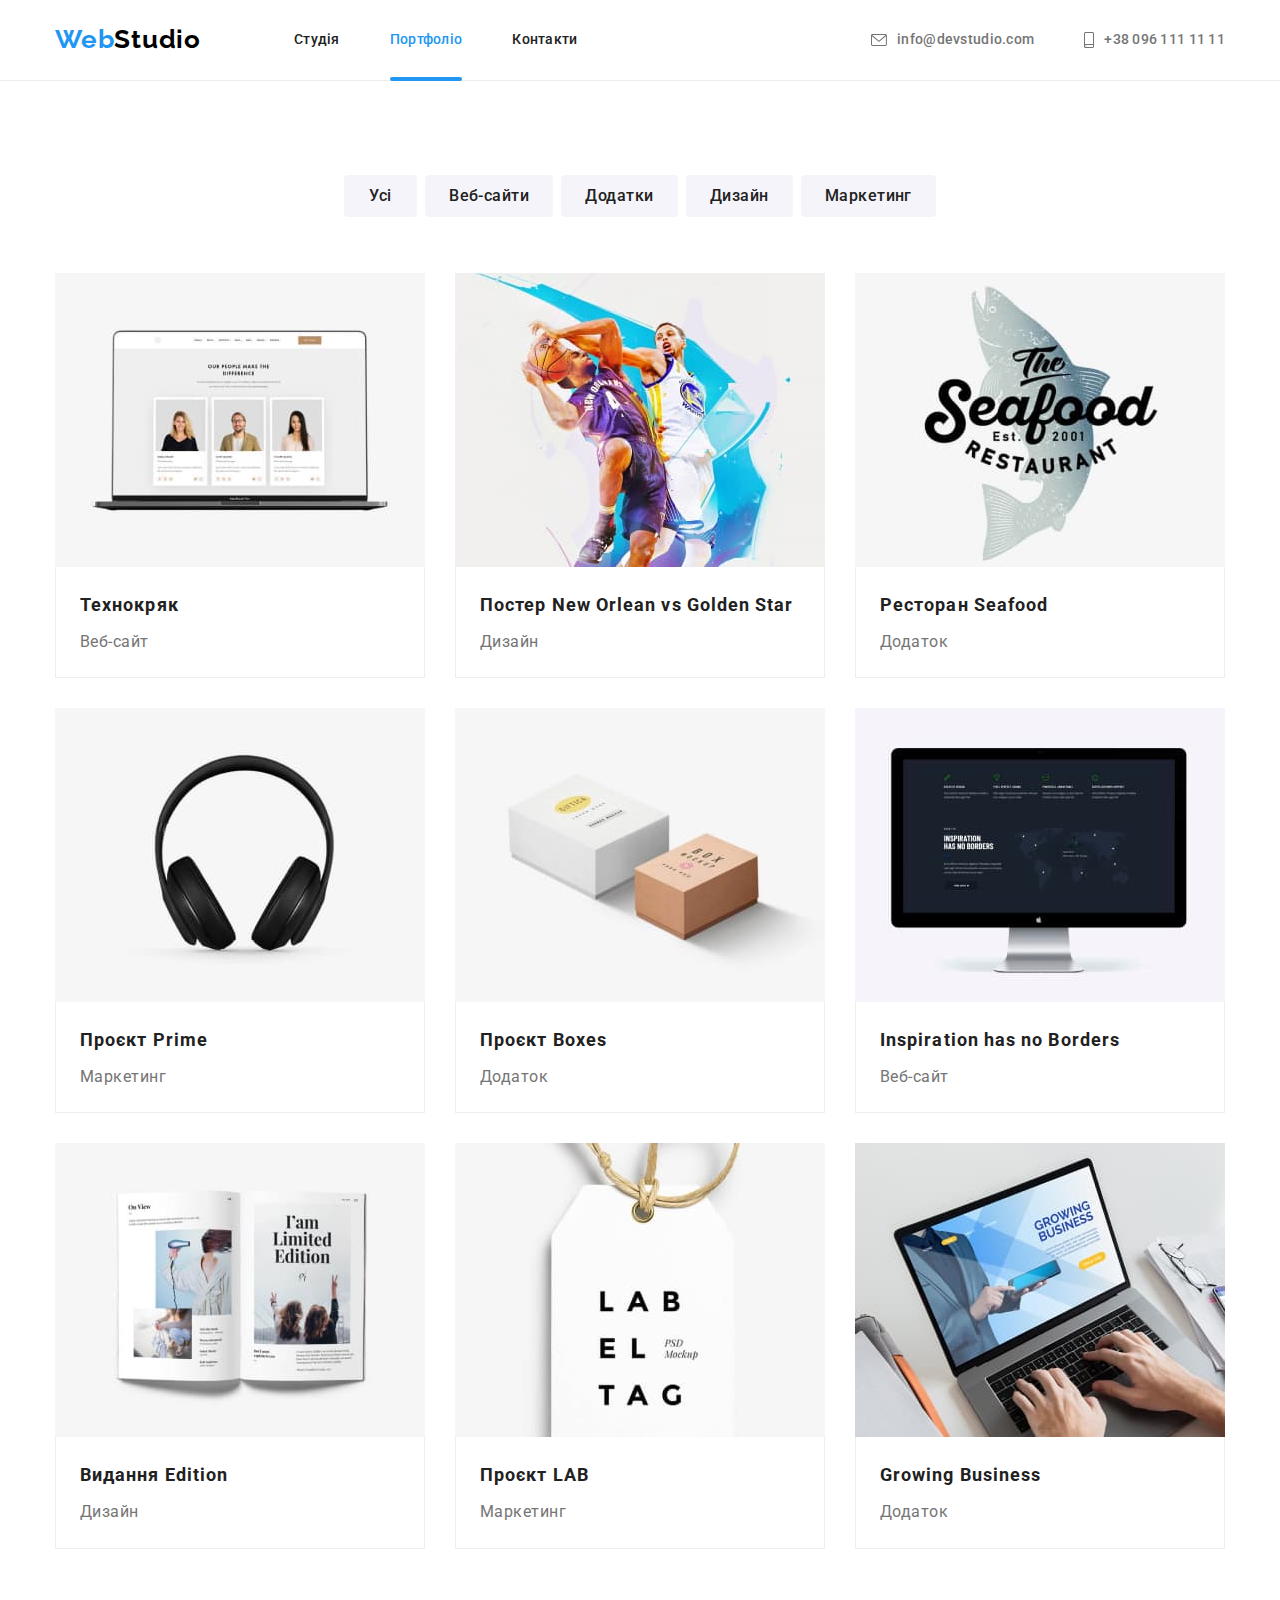
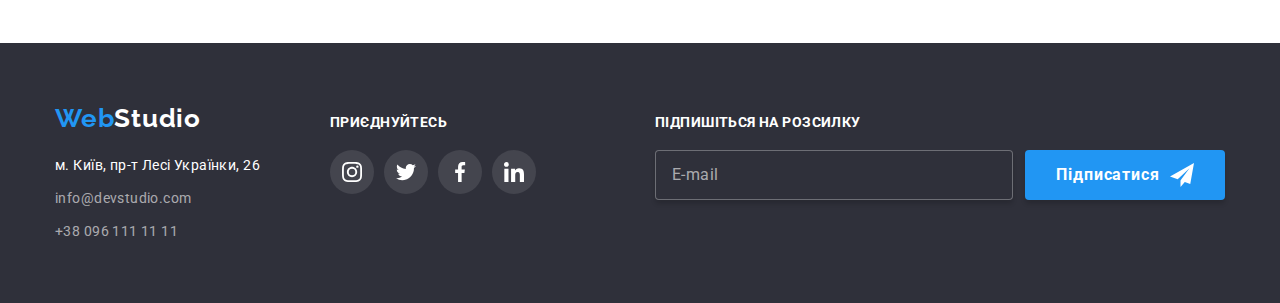
==== portfolio.html @ c444597c "Initial commit" ====
<!DOCTYPE html>
<html lang="uk">
  <head>
    <meta charset="UTF-8" />
    <meta http-equiv="X-UA-Compatible" content="IE=edge" />
    <meta name="viewport" content="width=h1, initial-scale=1.0" />
    <title>Document</title>
    <link rel="preconnect" href="https://fonts.googleapis.com" />
    <link rel="preconnect" href="https://fonts.gstatic.com" crossorigin />
    <link
      href="https://fonts.googleapis.com/css2?family=Raleway:wght@700&family=Roboto:wght@400;500;700;900&display=swap"
      rel="stylesheet"
    />
    <link
      rel="stylesheet"
      href="https://cdnjs.cloudflare.com/ajax/libs/modern-normalize/1.1.0/modern-normalize.min.css"
    />
    <link rel="stylesheet" href="./css/styles.css" />
  </head>
  <body>
    <header class="header main-bg">
      <div class="container main">
        <nav class="main-nav">
          <a href="" hreflang="en" class="logo link"
            ><span class="web">Web</span>Studio</a
          >
          <ul class="site list">
            <li class="item"><a href="./index.html" class="link">Студія</a></li>
            <li class="item">
              <a href="./portfolio.html" class="link current">Портфоліо</a>
            </li>
            <li class="item"><a href="" class="link">Контакти</a></li>
          </ul>
        </nav>
        <ul class="contacts-header list">
          <li class="item">
            <a href="mailto:info@devstudio.com" class="link">
              <svg class="icon-envelope" width="16" height="12">
                <use
                  href="./images/icons.svg/sprite.svg#icon-envelope"
                ></use></svg
              >info@devstudio.com</a
            >
          </li>
          <li class="item">
            <a href="tel:+380961111111" class="link">
              <svg class="icon-smartphone" width="10" height="16">
                <use
                  href="./images/icons.svg/sprite.svg#icon-smartphone"
                ></use></svg
              >+38 096 111 11 11</a
            >
          </li>
        </ul>
      </div>
    </header>
    <main>
      <section class="section main-bg padding">
        <div class="container">
          <h1 class="visually-hidden">Портфоліо</h1>
          <ul class="filters list">
            <li class="filters-items">
              <button type="button" class="btn-filters">Усі</button>
            </li>
            <li class="filters-items">
              <button type="button" class="btn-filters">Веб-сайти</button>
            </li>
            <li class="filters-items">
              <button type="button" class="btn-filters">Додатки</button>
            </li>
            <li class="filters-items">
              <button type="button" class="btn-filters">Дизайн</button>
            </li>
            <li class="filters-items">
              <button type="button" class="btn-filters">Маркетинг</button>
            </li>
          </ul>

          <ul class="portfolio-card list">
            <li class="portfolio-element">
              <a href="" class="portfolio-link">
                <div class="portf-thumb">
                  <img
                    src="./images/tehnokryak.jpg"
                    alt="Веб-сайт"
                    width="370"
                    height="294"
                  />
                  <div class="portfolio-overlay">
                    <div class="overlay-text">
                      <p>
                        Ресурс пропонує комплексні пропозиції з різним рівнем
                        функціоналу та сервісів. Все це дозволить відвідувачу
                        отримати вичерпні відомості про компанію чи приватну
                        особу.
                      </p>
                    </div>
                  </div>
                </div>
                <div class="portfolio-text">
                  <h2 class="portfolio-subtitle">Технокряк</h2>
                  <p class="portfolio-description">Веб-сайт</p>
                </div>
              </a>
            </li>
            <li class="portfolio-element">
              <a href="" class="portfolio-link">
                <div class="portf-thumb">
                  <img
                    src="./images/poster.jpg"
                    alt="Дизайн"
                    width="370"
                    height="294"
                  />
                  <div class="portfolio-overlay">
                    <div class="overlay-text">
                      <p>
                        Ресурс пропонує комплексні пропозиції з різним рівнем
                        функціоналу та сервісів. Все це дозволить відвідувачу
                        отримати вичерпні відомості про компанію чи приватну
                        особу.
                      </p>
                    </div>
                  </div>
                </div>
                <div class="portfolio-text">
                  <h2 class="portfolio-subtitle">
                    Постер <span lang="en">New Orlean vs Golden Star</span>
                  </h2>
                  <p class="portfolio-description">Дизайн</p>
                </div>
              </a>
            </li>
            <li class="portfolio-element">
              <a href="" class="portfolio-link">
                <div class="portf-thumb">
                  <img
                    src="./images/restaraunt.jpg"
                    alt="Додаток"
                    width="370"
                    height="294"
                  />
                  <div class="portfolio-overlay">
                    <div class="overlay-text">
                      <p>
                        Ресурс пропонує комплексні пропозиції з різним рівнем
                        функціоналу та сервісів. Все це дозволить відвідувачу
                        отримати вичерпні відомості про компанію чи приватну
                        особу.
                      </p>
                    </div>
                  </div>
                </div>
                <div class="portfolio-text">
                  <h2 class="portfolio-subtitle">
                    Ресторан <span lang="en">Seafood</span>
                  </h2>
                  <p class="portfolio-description">Додаток</p>
                </div>
              </a>
            </li>
            <li class="portfolio-element">
              <a href="" class="portfolio-link">
                <div class="portf-thumb">
                  <img
                    src="./images/prime.jpg"
                    alt="Маркетинг"
                    width="370"
                    height="294"
                  />
                  <div class="portfolio-overlay">
                    <div class="overlay-text">
                      <p>
                        Ресурс пропонує комплексні пропозиції з різним рівнем
                        функціоналу та сервісів. Все це дозволить відвідувачу
                        отримати вичерпні відомості про компанію чи приватну
                        особу.
                      </p>
                    </div>
                  </div>
                </div>
                <div class="portfolio-text">
                  <h2 class="portfolio-subtitle">
                    Проєкт <span lang="en">Prime</span>
                  </h2>
                  <p class="portfolio-description">Маркетинг</p>
                </div>
              </a>
            </li>
            <li class="portfolio-element">
              <a href="" class="portfolio-link">
                <div class="portf-thumb">
                  <img
                    src="./images/boxes.jpg"
                    alt="Додаток"
                    width="370"
                    height="294"
                  />
                  <div class="portfolio-overlay">
                    <div class="overlay-text">
                      <p>
                        Ресурс пропонує комплексні пропозиції з різним рівнем
                        функціоналу та сервісів. Все це дозволить відвідувачу
                        отримати вичерпні відомості про компанію чи приватну
                        особу.
                      </p>
                    </div>
                  </div>
                </div>
                <div class="portfolio-text">
                  <h2 class="portfolio-subtitle">
                    Проєкт <span lang="en">Boxes</span>
                  </h2>
                  <p class="portfolio-description">Додаток</p>
                </div>
              </a>
            </li>
            <li class="portfolio-element">
              <a href="" class="portfolio-link">
                <div class="portf-thumb">
                  <img
                    src="./images/inspir.jpg"
                    alt="Веб-сайт"
                    width="370"
                    height="294"
                  />
                  <div class="portfolio-overlay">
                    <div class="overlay-text">
                      <p>
                        Ресурс пропонує комплексні пропозиції з різним рівнем
                        функціоналу та сервісів. Все це дозволить відвідувачу
                        отримати вичерпні відомості про компанію чи приватну
                        особу.
                      </p>
                    </div>
                  </div>
                </div>
                <div class="portfolio-text">
                  <h2 lang="en" class="portfolio-subtitle">
                    Inspiration has no Borders
                  </h2>
                  <p class="portfolio-description">Веб-сайт</p>
                </div>
              </a>
            </li>
            <li class="portfolio-element">
              <a href="" class="portfolio-link">
                <div class="portf-thumb">
                  <img
                    src="./images/limited.jpg"
                    alt="Дизайн"
                    width="370"
                    height="294"
                  />
                  <div class="portfolio-overlay">
                    <div class="overlay-text">
                      <p>
                        Ресурс пропонує комплексні пропозиції з різним рівнем
                        функціоналу та сервісів. Все це дозволить відвідувачу
                        отримати вичерпні відомості про компанію чи приватну
                        особу.
                      </p>
                    </div>
                  </div>
                </div>
                <div class="portfolio-text">
                  <h2 class="portfolio-subtitle">
                    Видання <span lang="en">Edition</span>
                  </h2>
                  <p class="portfolio-description">Дизайн</p>
                </div>
              </a>
            </li>
            <li class="portfolio-element">
              <a href="" class="portfolio-link">
                <div class="portf-thumb">
                  <img
                    src="./images/lab.jpg"
                    alt="Маркетинг"
                    width="370"
                    height="294"
                  />
                  <div class="portfolio-overlay">
                    <div class="overlay-text">
                      <p>
                        Ресурс пропонує комплексні пропозиції з різним рівнем
                        функціоналу та сервісів. Все це дозволить відвідувачу
                        отримати вичерпні відомості про компанію чи приватну
                        особу.
                      </p>
                    </div>
                  </div>
                </div>
                <div class="portfolio-text">
                  <h2 class="portfolio-subtitle">
                    Проєкт <span lang="en">LAB</span>
                  </h2>
                  <p class="portfolio-description">Маркетинг</p>
                </div>
              </a>
            </li>
            <li class="portfolio-element">
              <a href="" class="portfolio-link">
                <div class="portf-thumb">
                  <img
                    src="./images/business.jpg"
                    alt="Додаток"
                    width="370"
                    height="294"
                  />
                  <div class="portfolio-overlay">
                    <div class="overlay-text">
                      <p>
                        Ресурс пропонує комплексні пропозиції з різним рівнем
                        функціоналу та сервісів. Все це дозволить відвідувачу
                        отримати вичерпні відомості про компанію чи приватну
                        особу.
                      </p>
                    </div>
                  </div>
                </div>
                <div class="portfolio-text">
                  <h2 lang="en" class="portfolio-subtitle">Growing Business</h2>
                  <p class="portfolio-description">Додаток</p>
                </div>
              </a>
            </li>
          </ul>
        </div>
      </section>
    </main>
    <footer class="footer">
      <div class="container info">
        <div class="down">
          <a href="" hreflang="en" class="logo-footer link"
            ><span class="web">Web</span>Studio</a
          >

          <address>
            <ul class="contacts-footer list">
              <li class="territorially contacts">
                м. Київ, пр-т Лесі Українки, 26
              </li>
              <li class="contacts">
                <a href="mailto:info@devstudio.com" class="link"
                  >info@devstudio.com</a
                >
              </li>
              <li class="contacts">
                <a href="tel:+380961111111" class="link">+38 096 111 11 11</a>
              </li>
            </ul>
          </address>
        </div>
        <div class="social">
          <p class="join-title">приєднуйтесь</p>
          <ul class="join list">
            <li class="join-link">
              <a href="" class="join-icon link">
                <svg class="icon-social">
                  <use
                    href="./images/icons.svg/sprite.svg#icon-instagram"
                  ></use>
                </svg>
              </a>
            </li>
            <li class="join-link">
              <a href="" class="join-icon link">
                <svg class="icon-social">
                  <use href="./images/icons.svg/sprite.svg#icon-twitter"></use>
                </svg>
              </a>
            </li>
            <li class="join-link">
              <a href="" class="join-icon link">
                <svg class="icon-social">
                  <use href="./images/icons.svg/sprite.svg#icon-facebook"></use>
                </svg>
              </a>
            </li>
            <li class="join-link">
              <a href="" class="join-icon link">
                <svg class="icon-social">
                  <use href="./images/icons.svg/sprite.svg#icon-linkedin"></use>
                </svg>
              </a>
            </li>
          </ul>
        </div>
        <div class="footer-field">
          <p class="join-title">Підпишіться на розсилку</p>
          <form class="sign-up">
            <label for="footer-email"></label>
            <input
              type="email"
              class="footer-input"
              name="email"
              id="footer-email"
              placeholder="E-mail"
            />
            <button type="submit" class="btn-submit btn-sign">
              Підписатися
              <svg class="icon-send" width="24" height="24">
                <use href="./images/icons.svg/sprite.svg#icon-send"></use>
              </svg>
            </button>
          </form>
        </div>
      </div>
    </footer>
    <script src="./js/modal.js"></script>
  </body>
</html>
---- css/styles.css ----
:root{
    --primary-text-color:#757575 ;
    --title-text-color: #212121;
    --accent-color: #2196F3;
    --primary-white-color: #ffffff;
    --black: #000000;
    --bg-color:#F5F5F5;
    --bg-color-dark: #2F303A;
    --bg-color-misty: #F5F4FA;
    --color-addr-footer: rgba(255, 255, 255, 0.6);
    --portfolio-card-gap: 30px;
}

body{
    color: var(--primary-text-color);
    background-color: var(--primary-white-color);
    font-family: Roboto, sans-serif;
}
.header{
    border-bottom: 1px solid #ECECEC;
}
.main-bg{
    background-color: var(--primary-white-color);
}
.list{
    padding: 0;
    margin: 0;
    list-style: none;
}
.link{
    text-decoration: none;

}
.container{
    margin-left: auto;
    margin-right: auto;
    width: 1200px;
    padding-left: 15px;
    padding-right: 15px;
}
.main{
    display:flex;
    align-items: center;
}
.main-nav{
    display:flex;
    align-items: center;
}
.logo{
    color: var(--black);
    font-family: Raleway, sans-serif;
    font-weight: 700;
    font-size: 26px;
    line-height: 1.2;
    letter-spacing: 0.03em;
    padding-top: 24px;
    padding-bottom: 24px;
    transition: color 250ms cubic-bezier(0.4, 0, 0.2, 1);
}
.web{
    color: var(--accent-color);
}
img{
    display: block;
    max-width: 100%;
    height: auto;
}

.site{
    display: flex;
    margin-left: 93px;
}

.site .item:not(:last-child) {
    margin-right: 50px;
}
.site .link{
    display: block;
    display: flex;
    padding-top: 32px;
    padding-bottom: 32px;

    color:var(--title-text-color);
    font-weight: 500;
    font-size: 14px;
    line-height: 1.14;
    letter-spacing: 0.02em;
    transition: color 250ms cubic-bezier(0.4, 0, 0.2, 1);
    
}

.contacts-header .link{
    display: flex;
    align-items: center;
    padding-top: 32px;
    padding-bottom: 32px;

    color:var(--primary-text-color);
    font-weight: 500;
    font-size: 14px;
    line-height: 1.14;
    letter-spacing: 0.02em;
    transition: color 250ms cubic-bezier(0.4, 0, 0.2, 1);
}
.contacts-header{
    display: flex;
    margin-left: auto;
}

.contacts-header .item:last-child{
    margin-left: 50px;
}
.icon-envelope,
.icon-smartphone{
    margin-right: 10px;
    fill: currentColor;
}

.contacts-footer .link{
    color: var(--color-addr-footer);
    font-style: normal;
    font-weight: 400;
    font-size: 14px;
    line-height: 1.7;
    letter-spacing: 0.03em;
    
}

.link:hover,
.link:focus{
    color: var(--accent-color);
}
.link.current{
    color: var(--accent-color);
}
.site .item{
    position: relative;
}
.current::after{
    display: inline-block;
    content: "";
    position: absolute;
    width: 100%;
    height: 4px;
    top: 77px;
    background-color: var(--accent-color);
    border-radius: 2px;

}

.decision{
    background-color: var(--bg-color-dark);
    text-align: center;
    padding-top: 200px;
    padding-bottom: 200px;
}
.overlay{
    max-width: 1600px;
    height: 600px;
    margin-left: auto;
    margin-right: auto;
    background-image: linear-gradient(to right,rgba(47, 48, 58, 0.4 ),rgba(47, 48, 58, 0.4 ) ), url("../images/bgmain.jpg");
    background-repeat: no-repeat;
    background-position: center;
    background-size: cover;
    
}
.decision-title{
    color: var(--primary-white-color);
    font-weight: 900;
    font-size: 44px;
    line-height: 1.36;
    text-align: center;
    letter-spacing: 0.06em;
    text-transform: uppercase;
    margin-top: 0;
    margin-bottom: 30px;
    width: 700px;
    margin-left: auto;
    margin-right: auto;
}
.btn-service{
    width: 216px;
    height: 50px;
    color: var(--primary-white-color);
    background-color: var(--accent-color);
    border-color: transparent;
    font-family: inherit;
    font-weight: 700;
    font-size: 16px;
    line-height: 1.9;
    letter-spacing: 0.06em;
    border-radius: 4px;
    cursor: pointer;
}
.backdrop{
    position: fixed;
    top: 0;
    left: 0;
    z-index: 1;
    width: 100%;
    height: 100%;
    background-color:rgba(0, 0, 0, 0.2);
    opacity: 1;
    transition: opacity 250ms cubic-bezier(0.4, 0, 0.2, 1);
}
.backdrop.is-hidden{
    opacity: 0;
    pointer-events: none;
}
.backdrop.is-hidden .modal{
    transform: translate(-50%,-50%) scale(0.9);
}
.modal{
    position: absolute;
    top: 50%;
    left: 50%;
    display: flex;
    justify-content: center;
    align-content: center;
    padding: 40px;
    width: 528px;
    min-height: 581px;
    background-color: var(--primary-white-color);
    box-shadow: 0px 1px 3px rgba(0, 0, 0, 0.12), 0px 1px 1px rgba(0, 0, 0, 0.14), 0px 2px 1px rgba(0, 0, 0, 0.2);
    border-radius: 4px;

    transform: translate(-50%,-50%) scale(1);
    transition: transform 250ms cubic-bezier(0.4, 0, 0.2, 1);
}
.modal-title{
    margin-top: 0;
    margin-bottom: 12px;
    font-style: normal;
    font-weight: 700;
    font-size: 20px;
    line-height: 23px;
    text-align: center;
    letter-spacing: 0.03em;
    color: var(--black);
}
.btn-modal{
    display: flex;
    justify-content: center;
    align-items: center;
    position: absolute;
    top: 8px;
    right: 8px;
    width: 30px;
    height: 30px;
    padding: 0;
    background-color: var(--primary-white-color);
    cursor: pointer;
    border: 1px solid rgba(0, 0, 0, 0.1);
    border-radius: 50%;
}
.icon-close{
    width: 18px;
    height: 18px;
    fill: var(--black);
    transition: fill 250ms cubic-bezier(0.4, 0, 0.2, 1);
}
.btn-modal:hover .icon-close,
.btn-modal:focus .icon-close
{
    fill: var(--accent-color);
}

.form{
    width: 100%;
    height: 100%;
    text-align: left;
}
.form-field{
    position: relative;
   margin-bottom: 10px;
   display: flex;
   flex-direction: column;
}
.form-field:nth-child(6){
    margin-bottom: 20px;
}
.icon-form{
    position: absolute;
    top: 50%;
    left: 12px;
    fill: var(--black);
    transition: fill 250ms cubic-bezier(0.4, 0, 0.2, 1);
}
.form-input:focus + .icon-form{
    fill: var(--accent-color);
}
.form-label{
    display: block;
    margin-bottom: 4px;
    color: var(--primary-text-color);
    font-style: normal;
    font-weight: 400;
    font-size: 12px;
    line-height: 14px;
    letter-spacing: 0.01em;
}
.form-input{
    width: 100%;
    height: 40px;
    padding-left: 42px;
    border: 1px solid rgba(33, 33, 33, 0.2);
    border-radius: 4px;
    transition: border 250ms cubic-bezier(0.4, 0, 0.2, 1);
    cursor: pointer;
}
.form-input:focus{
    border: 1px solid var(--accent-color);
}

.textarea{
    display: block;
    width: 448px;
    height: 120px;
    padding: 12px 16px;
    resize: none;
    border: 1px solid rgba(33, 33, 33, 0.2);
    border-radius: 4px;
    transition: border 250ms cubic-bezier(0.4, 0, 0.2, 1);
    cursor: pointer;
}
.textarea::placeholder{
    color: rgba(117, 117, 117, 0.5);
    font-style: normal;
    font-weight: 400;
    font-size: 12px;
    line-height: 14px;
    letter-spacing: 0.01em;
}
.textarea:focus{
    border: 1px solid var(--accent-color);
}
.agreement-text{
    margin-left: 8.38px;
    font-style: normal;
    font-weight: 400;
    font-size: 14px;
    line-height: 24px;
    letter-spacing: 0.03em;
    color: var(--primary-text-color);
}


.form-checkbox{
    display: flex;
    align-items: center;
    justify-content: center;
    margin-bottom: 30px;
    
}
.form-checkbox .link{
    color: var(--accent-color);
    text-decoration: underline;
}
    
.checkbox{
    position: absolute;
    white-space: nowrap; 
    width: 1px; 
    height: 1px; 
    overflow: hidden; 
    border: 0; 
    padding: 0; 
    clip: rect(0 0 0 0); 
    clip-path: inset(50%); 
}
.icon-check{
    display: inline-block;
    width: 16px;
    height: 15px;

    border: 2px solid var(--black) ;
    border-radius: 4px;
    transition: border 250ms cubic-bezier(0.4, 0, 0.2, 1);
}
.icon-check:focus{
    border: 2px solid var(--accent-color) ;
}
.checkbox:checked ~ .icon-check{
    border-color:transparent;
    background-color: var(--accent-color);
    background-image: url(../images/icons.svg/check.svg);
    background-size: contain;
    background-position: border-box;

}

.btn-submit{
    display: flex;
    justify-content: center;
    align-items: center;
    width: 200px;
    height: 50px;
    padding: 0;
    margin-left: auto;
    margin-right: auto;
    color: var(--primary-white-color) ;
    background-color: var(--accent-color);
    border-color: transparent;
    box-shadow: 0px 4px 4px rgba(0, 0, 0, 0.15);
    border-radius: 4px;
    cursor: pointer;
}

.visually-hidden { 
    position: absolute;
    white-space: nowrap; 
    width: 1px; 
    height: 1px; 
    overflow: hidden; 
    border: 0; 
    padding: 0; 
    clip: rect(0 0 0 0); 
    clip-path: inset(50%); 
    margin: -1px;
 }
.features{
    display: flex;
}
.features-item{
    width: 270px;
    margin-right: 30px;

}

.icon-features{
    display: flex;
    justify-content: center;
    align-items: center;
    width: 270px;
    height: 120px;
    margin-bottom: 30px;
    background-color: #F5F4FA;

}


.features-item:last-child{
    margin-right: 0;
}
.features-title{
    color:var(--title-text-color);
    font-weight: 700;
    font-size: 14px;
    line-height: 1.14;
    letter-spacing: 0.03em;
    text-transform: uppercase;
    margin-top: 0;
    margin-bottom: 10px;
}
.features-details{
    font-size: 14px;
    line-height: 1.7;
    letter-spacing: 0.03em;
    margin-top: 0;
    margin-bottom: 0;
}

.section{
    padding-top: 94px;
    padding-bottom: 94px;
}
.no-padding-top{
    padding-top: 0;
    padding-bottom: 94px;
}


.our-team{
    background-color: var(--bg-color-misty);
}
.work{
    display: flex;
}
.work-foto{
    position: relative;
    width: 370px;
    margin-right: 30px;
}
.work-foto:last-child{
    margin-right: 0;
}

.work-descr{
    display: inline-block;
    position: absolute;
    bottom:0;
    left:0;
  
    display: flex;
    justify-content: center;
    align-items: center;
    width: 100%;
    height: 70px;
    background-color:  rgba(47, 48, 58, 0.8);
}
.work-text{
    margin-top: 0;
    margin-bottom: 0;
    font-weight: 700;
    font-size: 14px;
    line-height: 16px;
    text-align: center;
    letter-spacing: 0.03em;
    text-transform: uppercase;
    color: var(--primary-white-color);
}
.section-title{
    color:var(--title-text-color);
    font-weight: 700;
    font-size: 36px;
    line-height: 1.17;
    text-align: center;
    letter-spacing: 0.03em;
    margin-top: 0;
    margin-bottom: 50px;

}
.team{
     display: flex;
}
.team-item {
    width: 270px;
    background-color: var(--primary-white-color);
    box-shadow: 0px 1px 3px rgba(0, 0, 0, 0.12), 0px 1px 1px rgba(0, 0, 0, 0.14), 0px 2px 1px rgba(0, 0, 0, 0.2);
}
.team-item:not(:last-child){
        margin-right: 30px;
}
.team-text{
    padding: 30px;
}
.team-subtitle{
   color: var(--title-text-color);
   font-weight: 500;
    font-size: 16px;
    line-height: 1.19;
    text-align: center;
    letter-spacing: 0.03em;
    margin-top: 0;
    margin-bottom: 10px;
}
.team-profession{
    line-height: 1.19;
    text-align: center;
    letter-spacing: 0.03em;
    margin-top: 0;
    margin-bottom: 16px;
}
.social-team{
    display: flex;
    justify-content: center;
    align-items: center;
}
.join-team{
    display: flex;

}
.join-link{
    width: 44px;
    height: 44px;
}
.join-link:not(:last-child){
  margin-right: 10px;
}
.join-team-icon{
    display: flex;
    width: 100%;
    height: 100%;
    border-radius: 50%;
    justify-content: center;
    align-items: center; 
    fill: #AFB1B8;
    background-color: var(--primary-white-color);
    transition: fill 250ms cubic-bezier(0.4, 0, 0.2, 1), background-color 250ms cubic-bezier(0.4, 0, 0.2, 1); 
}
.icon-team-social{
    width: 20px;
    height: 20px;
}

.join-team-icon:hover,
.join-team-icon:focus{
    fill: var(--primary-white-color);
    background-color: var(--accent-color);
}


.clients{
    display: flex;
}
.inline{
    display: inline-block;
}
.icon-list{
    width: 170px;
    height: 92px;
}
.logo-clients:hover,
.logo-clients:focus{
    border: 1px solid var(--accent-color);
    fill: var(--accent-color);
}
.icon-list:not(:last-child){
  margin-right: 30px;
}
.logo-clients{
    width: 170px;
    height: 92px;
    display: flex;
    justify-content: center;
    align-items: center;
    border: 1px solid #AFB1B8;
    border-radius: 4px;
    fill: #AFB1B8;
    transition: border 250ms cubic-bezier(0.4, 0, 0.2, 1),
    fill 250ms cubic-bezier(0.4, 0, 0.2, 1);
}

.portfolio-card {
    display: flex;
    flex-wrap: wrap;
    margin-right: calc(-1* var(--portfolio-card-gap));
    margin-bottom: calc(-1* var(--portfolio-card-gap));
}
.portfolio-element{
    width: 370px;
    flex-basis: calc(100% / 3 - var(--portfolio-card-gap));
    margin-right: var(--portfolio-card-gap);
    margin-bottom: var(--portfolio-card-gap);
}

.portfolio-link{
    display: block;
    text-decoration: none;
    color: currentColor;
    box-shadow: none;
    transition: box-shadow 250ms cubic-bezier(0.4, 0, 0.2, 1);
}
.portfolio-link:hover,
.portfolio-link:focus{
    box-shadow: 0px 1px 1px rgba(0, 0, 0, 0.12), 0px 4px 4px rgba(0, 0, 0, 0.06), 1px 4px 6px rgba(0, 0, 0, 0.16);
}
.portfolio-text{
    padding: 20px 24px;
    border: 1px solid #EEEEEE;
    border-top: 0;
}
.portfolio-subtitle{
    color: var(--title-text-color);
    font-weight: 700;
    font-size: 18px;
    line-height: 2;
    letter-spacing: 0.06em;
    margin-top: 0;
    margin-bottom:4px ;
}
.portfolio-description{
    padding: 0;
    margin: 0;
    line-height: 1.9;
    letter-spacing: 0.03em;
}

.portfolio-overlay{
    position: absolute;
    top: 0;
    left: 0;
    content: "";
    width: 100%;
    height: 100%;
    display: flex;
    justify-content: center;
    align-items: center;
    background-color:rgba(33, 150, 243, 0.9);
   transform: translateY(101%);
   transition: transform 250ms cubic-bezier(0.4, 0, 0.2, 1);
}
.portf-thumb{
  position: relative;
  overflow: hidden;
}

.portfolio-link:hover .portfolio-overlay,
.portfolio-link:focus .portfolio-overlay{
    transform: translateY(0);
}
.overlay-text{
    display: block;
    position: absolute;
    top: 50%;
    left: 50%;
    transform: translate(-50%,-50%);
    width: 322px;
    height: 168px;
    font-weight: 400;
    font-size: 18px;
    line-height: 28px;
    letter-spacing: 0.03em;
    color: var(--primary-white-color);
}
.footer{
    background-color:var(--bg-color-dark);
    padding-top: 60px;
    padding-bottom: 60px;
}
.down{
    justify-content: flex-start;
    margin-right: 70px;
}
.info{
    display: flex;
    align-items: baseline;
}
.logo-footer{
    display: inline-block;
    color: var(--primary-white-color);
    font-family: Raleway, sans-serif;
    font-weight: 700;
    font-size: 26px;
    line-height: 1.2;
    letter-spacing: 0.03em;
    margin-bottom: 20px;
}
.territorially{
    color: var(--primary-white-color);
    font-style: normal;
    font-weight: 400;
    font-size: 14px;
    line-height: 1.7;
    letter-spacing: 0.03em;
    
}
.contacts:not(:last-child){
    margin-bottom: 9px;
}

.social{
    margin-right: auto;
}
.join-title{
    font-family: 'Roboto';
    font-weight: 700;
    font-size: 14px;
    line-height: 16px;
    letter-spacing: 0.03em;
    text-transform: uppercase;
    color: var(--primary-white-color);
    margin-top: 0;
    margin-bottom: 20px;
}
.join{
    display: flex;
}

.join-icon{
    display: flex;
    width: 44px;
    height: 44px;
    background-color: rgba(255, 255, 255, 0.1);;
    border-radius: 50%;
    justify-content: center;
    align-items: center;
    transition: background-color 250ms cubic-bezier(0.4, 0, 0.2, 1);
}
.join-icon:hover,
.join-icon:focus{
    background-color: var(--accent-color);
}
.icon-social{
    width: 20px;
    height: 20px;
    fill: var(--primary-white-color);
}
.sign-up{
    display: flex;
    align-items: baseline;
}
.footer-input{
    width: 358px;
    height: 50px;
    margin-right: 12px;
    padding-left: 16px;
    color: var(--primary-white-color);
    background-color: var(--bg-color-dark);
    border: 1px solid rgba(255, 255, 255, 0.3);
    box-shadow: 0px 4px 4px rgba(0, 0, 0, 0.15);
    border-radius: 4px;
    transition: border 250ms cubic-bezier(0.4, 0, 0.2, 1);
    cursor: pointer;
}
.footer-input:focus{
    border: 1px solid var(--accent-color);
}
.footer-input::placeholder{
    font-style: normal;
    font-weight: 400;
    font-size: 16px;
    line-height: 20px;
    letter-spacing: 0.03em;
    color: rgba(255, 255, 255, 0.6);
}
.btn-sign{
    display: flex;
    align-items: center;
    font-style: normal;
    font-weight: 700;
    font-size: 16px;
    line-height: 30px;
    letter-spacing: 0.06em;
}
.icon-send{
    margin-left: 10px;
    fill: var(--primary-white-color);
}




.filters{
    display: flex;
    justify-content: center;
    margin-bottom: 56px; 
}
.filters-items:not(:last-child){
    margin-right: 8px; 
 
}
.btn-filters{
    color: var(--title-text-color);
    background-color: var(--bg-color-misty);
    border-color: transparent;
    font-weight: 500;
    font-size: 16px;
    line-height: 1.6;
    text-align: center;
    border-radius: 4px;
    letter-spacing: 0.03em;
    font-family: inherit;
    cursor: pointer;
    min-width: 73px;
    padding: 6px 22px;
    box-shadow: none;
    transition: color 250ms cubic-bezier(0.4, 0, 0.2, 1),
    background-color 250ms cubic-bezier(0.4, 0, 0.2, 1),
    box-shadow 250ms cubic-bezier(0.4, 0, 0.2, 1) ;
}
.btn-filters:hover,
.btn-filters:focus{
    color: var(--primary-white-color);
    background-color: var(--accent-color);
    box-shadow: 0px 3px 1px rgba(0, 0, 0, 0.1), 0px 1px 2px rgba(0, 0, 0, 0.08), 0px 2px 2px rgba(0, 0, 0, 0.12);
}
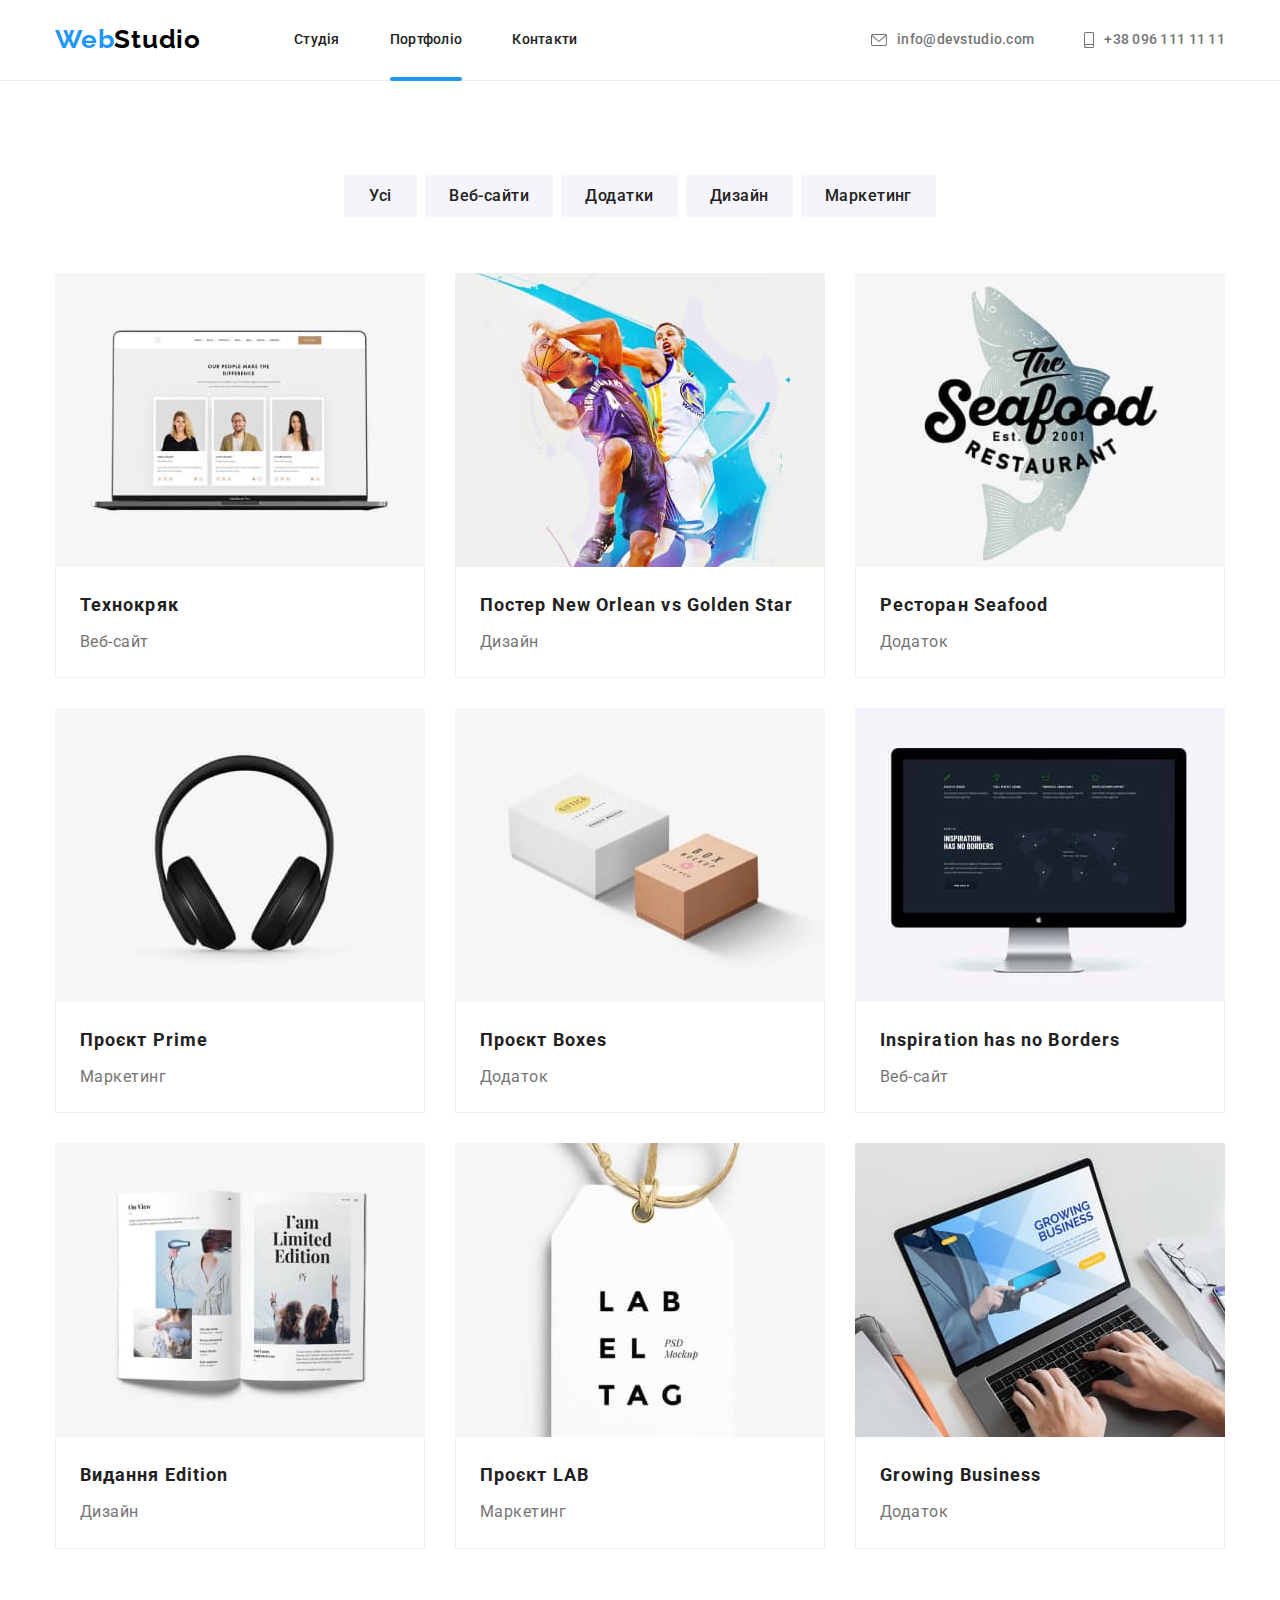
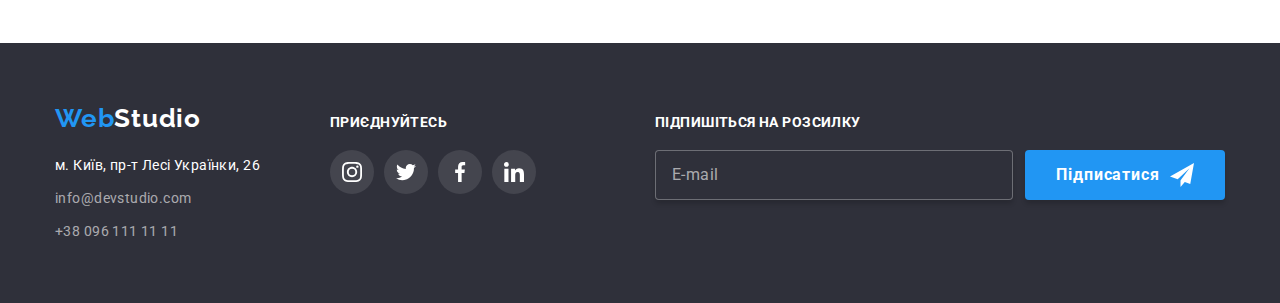
==== commit 691d0c90: "Final commit" ====
--- a/portfolio.html
+++ b/portfolio.html
@@ -15,36 +15,51 @@
       rel="stylesheet"
       href="https://cdnjs.cloudflare.com/ajax/libs/modern-normalize/1.1.0/modern-normalize.min.css"
     />
-    <link rel="stylesheet" href="./css/styles.css" />
+    <link rel="stylesheet" href="./css/main.min.css" />
   </head>
   <body>
     <header class="header main-bg">
       <div class="container main">
-        <nav class="main-nav">
+        <nav class="main__nav">
           <a href="" hreflang="en" class="logo link"
-            ><span class="web">Web</span>Studio</a
+            ><span class="logo__text">Web</span>Studio</a
           >
           <ul class="site list">
-            <li class="item"><a href="./index.html" class="link">Студія</a></li>
-            <li class="item">
-              <a href="./portfolio.html" class="link current">Портфоліо</a>
-            </li>
-            <li class="item"><a href="" class="link">Контакти</a></li>
+            <li class="site__item">
+              <a href="./index.html" class="link site__link ">Студія</a>
+            </li>
+            <li class="site__item">
+              <a href="./portfolio.html" class="link site__link current">Портфоліо</a>
+            </li>
+            <li class="site__item">
+              <a href="" class="link site__link">Контакти</a>
+            </li>
           </ul>
         </nav>
         <ul class="contacts-header list">
-          <li class="item">
-            <a href="mailto:info@devstudio.com" class="link">
-              <svg class="icon-envelope" width="16" height="12">
+          <li class="contacts-header__item">
+            <a
+              href="mailto:info@devstudio.com"
+              class="link contacts-header__link"
+            >
+              <svg
+                class="contacts-header__icon-envelope"
+                width="16"
+                height="12"
+              >
                 <use
                   href="./images/icons.svg/sprite.svg#icon-envelope"
                 ></use></svg
               >info@devstudio.com</a
             >
           </li>
-          <li class="item">
-            <a href="tel:+380961111111" class="link">
-              <svg class="icon-smartphone" width="10" height="16">
+          <li class="contacts-header__item">
+            <a href="tel:+380961111111" class="link contacts-header__link">
+              <svg
+                class="contacts-header__icon-smartphone"
+                width="10"
+                height="16"
+              >
                 <use
                   href="./images/icons.svg/sprite.svg#icon-smartphone"
                 ></use></svg
@@ -59,269 +74,271 @@
         <div class="container">
           <h1 class="visually-hidden">Портфоліо</h1>
           <ul class="filters list">
-            <li class="filters-items">
+            <li class="filters__item">
               <button type="button" class="btn-filters">Усі</button>
             </li>
-            <li class="filters-items">
+            <li class="filters__item">
               <button type="button" class="btn-filters">Веб-сайти</button>
             </li>
-            <li class="filters-items">
+            <li class="filters__item">
               <button type="button" class="btn-filters">Додатки</button>
             </li>
-            <li class="filters-items">
+            <li class="filters__item">
               <button type="button" class="btn-filters">Дизайн</button>
             </li>
-            <li class="filters-items">
+            <li class="filters__item">
               <button type="button" class="btn-filters">Маркетинг</button>
             </li>
           </ul>
 
-          <ul class="portfolio-card list">
-            <li class="portfolio-element">
-              <a href="" class="portfolio-link">
-                <div class="portf-thumb">
+          <ul class="portfolio list">
+            <li class="portfolio__card">
+              <a href="" class="portfolio__link">
+                <div class="portfolio__thumb">
                   <img
                     src="./images/tehnokryak.jpg"
                     alt="Веб-сайт"
                     width="370"
                     height="294"
                   />
-                  <div class="portfolio-overlay">
-                    <div class="overlay-text">
-                      <p>
-                        Ресурс пропонує комплексні пропозиції з різним рівнем
-                        функціоналу та сервісів. Все це дозволить відвідувачу
-                        отримати вичерпні відомості про компанію чи приватну
-                        особу.
-                      </p>
-                    </div>
-                  </div>
-                </div>
-                <div class="portfolio-text">
-                  <h2 class="portfolio-subtitle">Технокряк</h2>
-                  <p class="portfolio-description">Веб-сайт</p>
-                </div>
-              </a>
-            </li>
-            <li class="portfolio-element">
-              <a href="" class="portfolio-link">
-                <div class="portf-thumb">
+                  <div class="overlay-portfolio">
+                    <div class="overlay-portfolio__text">
+                      <p>
+                        Ресурс пропонує комплексні пропозиції з різним рівнем
+                        функціоналу та сервісів. Все це дозволить відвідувачу
+                        отримати вичерпні відомості про компанію чи приватну
+                        особу.
+                      </p>
+                    </div>
+                  </div>
+                </div>
+                <div class="portfolio__text">
+                  <h2 class="portfolio__subtitle">Технокряк</h2>
+                  <p class="portfolio__description">Веб-сайт</p>
+                </div>
+              </a>
+            </li>
+            <li class="portfolio__card">
+              <a href="" class="portfolio__link">
+                <div class="portfolio__thumb">
                   <img
                     src="./images/poster.jpg"
                     alt="Дизайн"
                     width="370"
                     height="294"
                   />
-                  <div class="portfolio-overlay">
-                    <div class="overlay-text">
-                      <p>
-                        Ресурс пропонує комплексні пропозиції з різним рівнем
-                        функціоналу та сервісів. Все це дозволить відвідувачу
-                        отримати вичерпні відомості про компанію чи приватну
-                        особу.
-                      </p>
-                    </div>
-                  </div>
-                </div>
-                <div class="portfolio-text">
-                  <h2 class="portfolio-subtitle">
+                  <div class="overlay-portfolio">
+                    <div class="overlay-portfolio__text">
+                      <p>
+                        Ресурс пропонує комплексні пропозиції з різним рівнем
+                        функціоналу та сервісів. Все це дозволить відвідувачу
+                        отримати вичерпні відомості про компанію чи приватну
+                        особу.
+                      </p>
+                    </div>
+                  </div>
+                </div>
+                <div class="portfolio__text">
+                  <h2 class="portfolio__subtitle">
                     Постер <span lang="en">New Orlean vs Golden Star</span>
                   </h2>
-                  <p class="portfolio-description">Дизайн</p>
-                </div>
-              </a>
-            </li>
-            <li class="portfolio-element">
-              <a href="" class="portfolio-link">
-                <div class="portf-thumb">
+                  <p class="portfolio__description">Дизайн</p>
+                </div>
+              </a>
+            </li>
+            <li class="portfolio__card">
+              <a href="" class="portfolio__link">
+                <div class="portfolio__thumb">
                   <img
                     src="./images/restaraunt.jpg"
                     alt="Додаток"
                     width="370"
                     height="294"
                   />
-                  <div class="portfolio-overlay">
-                    <div class="overlay-text">
-                      <p>
-                        Ресурс пропонує комплексні пропозиції з різним рівнем
-                        функціоналу та сервісів. Все це дозволить відвідувачу
-                        отримати вичерпні відомості про компанію чи приватну
-                        особу.
-                      </p>
-                    </div>
-                  </div>
-                </div>
-                <div class="portfolio-text">
-                  <h2 class="portfolio-subtitle">
+                  <div class="overlay-portfolio">
+                    <div class="overlay-portfolio__text">
+                      <p>
+                        Ресурс пропонує комплексні пропозиції з різним рівнем
+                        функціоналу та сервісів. Все це дозволить відвідувачу
+                        отримати вичерпні відомості про компанію чи приватну
+                        особу.
+                      </p>
+                    </div>
+                  </div>
+                </div>
+                <div class="portfolio__text">
+                  <h2 class="portfolio__subtitle">
                     Ресторан <span lang="en">Seafood</span>
                   </h2>
-                  <p class="portfolio-description">Додаток</p>
-                </div>
-              </a>
-            </li>
-            <li class="portfolio-element">
-              <a href="" class="portfolio-link">
-                <div class="portf-thumb">
+                  <p class="portfolio__description">Додаток</p>
+                </div>
+              </a>
+            </li>
+            <li class="portfolio__card">
+              <a href="" class="portfolio__link">
+                <div class="portfolio__thumb">
                   <img
                     src="./images/prime.jpg"
                     alt="Маркетинг"
                     width="370"
                     height="294"
                   />
-                  <div class="portfolio-overlay">
-                    <div class="overlay-text">
-                      <p>
-                        Ресурс пропонує комплексні пропозиції з різним рівнем
-                        функціоналу та сервісів. Все це дозволить відвідувачу
-                        отримати вичерпні відомості про компанію чи приватну
-                        особу.
-                      </p>
-                    </div>
-                  </div>
-                </div>
-                <div class="portfolio-text">
-                  <h2 class="portfolio-subtitle">
+                  <div class="overlay-portfolio">
+                    <div class="overlay-portfolio__text">
+                      <p>
+                        Ресурс пропонує комплексні пропозиції з різним рівнем
+                        функціоналу та сервісів. Все це дозволить відвідувачу
+                        отримати вичерпні відомості про компанію чи приватну
+                        особу.
+                      </p>
+                    </div>
+                  </div>
+                </div>
+                <div class="portfolio__text">
+                  <h2 class="portfolio__subtitle">
                     Проєкт <span lang="en">Prime</span>
                   </h2>
-                  <p class="portfolio-description">Маркетинг</p>
-                </div>
-              </a>
-            </li>
-            <li class="portfolio-element">
-              <a href="" class="portfolio-link">
-                <div class="portf-thumb">
+                  <p class="portfolio__description">Маркетинг</p>
+                </div>
+              </a>
+            </li>
+            <li class="portfolio__card">
+              <a href="" class="portfolio__link">
+                <div class="portfolio__thumb">
                   <img
                     src="./images/boxes.jpg"
                     alt="Додаток"
                     width="370"
                     height="294"
                   />
-                  <div class="portfolio-overlay">
-                    <div class="overlay-text">
-                      <p>
-                        Ресурс пропонує комплексні пропозиції з різним рівнем
-                        функціоналу та сервісів. Все це дозволить відвідувачу
-                        отримати вичерпні відомості про компанію чи приватну
-                        особу.
-                      </p>
-                    </div>
-                  </div>
-                </div>
-                <div class="portfolio-text">
-                  <h2 class="portfolio-subtitle">
+                  <div class="overlay-portfolio">
+                    <div class="overlay-portfolio__text">
+                      <p>
+                        Ресурс пропонує комплексні пропозиції з різним рівнем
+                        функціоналу та сервісів. Все це дозволить відвідувачу
+                        отримати вичерпні відомості про компанію чи приватну
+                        особу.
+                      </p>
+                    </div>
+                  </div>
+                </div>
+                <div class="portfolio__text">
+                  <h2 class="portfolio__subtitle">
                     Проєкт <span lang="en">Boxes</span>
                   </h2>
-                  <p class="portfolio-description">Додаток</p>
-                </div>
-              </a>
-            </li>
-            <li class="portfolio-element">
-              <a href="" class="portfolio-link">
-                <div class="portf-thumb">
+                  <p class="portfolio__description">Додаток</p>
+                </div>
+              </a>
+            </li>
+            <li class="portfolio__card">
+              <a href="" class="portfolio__link">
+                <div class="portfolio__thumb">
                   <img
                     src="./images/inspir.jpg"
                     alt="Веб-сайт"
                     width="370"
                     height="294"
                   />
-                  <div class="portfolio-overlay">
-                    <div class="overlay-text">
-                      <p>
-                        Ресурс пропонує комплексні пропозиції з різним рівнем
-                        функціоналу та сервісів. Все це дозволить відвідувачу
-                        отримати вичерпні відомості про компанію чи приватну
-                        особу.
-                      </p>
-                    </div>
-                  </div>
-                </div>
-                <div class="portfolio-text">
-                  <h2 lang="en" class="portfolio-subtitle">
+                  <div class="overlay-portfolio">
+                    <div class="overlay-portfolio__text">
+                      <p>
+                        Ресурс пропонує комплексні пропозиції з різним рівнем
+                        функціоналу та сервісів. Все це дозволить відвідувачу
+                        отримати вичерпні відомості про компанію чи приватну
+                        особу.
+                      </p>
+                    </div>
+                  </div>
+                </div>
+                <div class="portfolio__text">
+                  <h2 lang="en" class="portfolio__subtitle">
                     Inspiration has no Borders
                   </h2>
-                  <p class="portfolio-description">Веб-сайт</p>
-                </div>
-              </a>
-            </li>
-            <li class="portfolio-element">
-              <a href="" class="portfolio-link">
-                <div class="portf-thumb">
+                  <p class="portfolio__description">Веб-сайт</p>
+                </div>
+              </a>
+            </li>
+            <li class="portfolio__card">
+              <a href="" class="portfolio__link">
+                <div class="portfolio__thumb">
                   <img
                     src="./images/limited.jpg"
                     alt="Дизайн"
                     width="370"
                     height="294"
                   />
-                  <div class="portfolio-overlay">
-                    <div class="overlay-text">
-                      <p>
-                        Ресурс пропонує комплексні пропозиції з різним рівнем
-                        функціоналу та сервісів. Все це дозволить відвідувачу
-                        отримати вичерпні відомості про компанію чи приватну
-                        особу.
-                      </p>
-                    </div>
-                  </div>
-                </div>
-                <div class="portfolio-text">
-                  <h2 class="portfolio-subtitle">
+                  <div class="overlay-portfolio">
+                    <div class="overlay-portfolio__text">
+                      <p>
+                        Ресурс пропонує комплексні пропозиції з різним рівнем
+                        функціоналу та сервісів. Все це дозволить відвідувачу
+                        отримати вичерпні відомості про компанію чи приватну
+                        особу.
+                      </p>
+                    </div>
+                  </div>
+                </div>
+                <div class="portfolio__text">
+                  <h2 class="portfolio__subtitle">
                     Видання <span lang="en">Edition</span>
                   </h2>
-                  <p class="portfolio-description">Дизайн</p>
-                </div>
-              </a>
-            </li>
-            <li class="portfolio-element">
-              <a href="" class="portfolio-link">
-                <div class="portf-thumb">
+                  <p class="portfolio__description">Дизайн</p>
+                </div>
+              </a>
+            </li>
+            <li class="portfolio__card">
+              <a href="" class="portfolio__link">
+                <div class="portfolio__thumb">
                   <img
                     src="./images/lab.jpg"
                     alt="Маркетинг"
                     width="370"
                     height="294"
                   />
-                  <div class="portfolio-overlay">
-                    <div class="overlay-text">
-                      <p>
-                        Ресурс пропонує комплексні пропозиції з різним рівнем
-                        функціоналу та сервісів. Все це дозволить відвідувачу
-                        отримати вичерпні відомості про компанію чи приватну
-                        особу.
-                      </p>
-                    </div>
-                  </div>
-                </div>
-                <div class="portfolio-text">
-                  <h2 class="portfolio-subtitle">
+                  <div class="overlay-portfolio">
+                    <div class="overlay-portfolio__text">
+                      <p>
+                        Ресурс пропонує комплексні пропозиції з різним рівнем
+                        функціоналу та сервісів. Все це дозволить відвідувачу
+                        отримати вичерпні відомості про компанію чи приватну
+                        особу.
+                      </p>
+                    </div>
+                  </div>
+                </div>
+                <div class="portfolio__text">
+                  <h2 class="portfolio__subtitle">
                     Проєкт <span lang="en">LAB</span>
                   </h2>
-                  <p class="portfolio-description">Маркетинг</p>
-                </div>
-              </a>
-            </li>
-            <li class="portfolio-element">
-              <a href="" class="portfolio-link">
-                <div class="portf-thumb">
+                  <p class="portfolio__description">Маркетинг</p>
+                </div>
+              </a>
+            </li>
+            <li class="portfolio__card">
+              <a href="" class="portfolio__link">
+                <div class="portfolio__thumb">
                   <img
                     src="./images/business.jpg"
                     alt="Додаток"
                     width="370"
                     height="294"
                   />
-                  <div class="portfolio-overlay">
-                    <div class="overlay-text">
-                      <p>
-                        Ресурс пропонує комплексні пропозиції з різним рівнем
-                        функціоналу та сервісів. Все це дозволить відвідувачу
-                        отримати вичерпні відомості про компанію чи приватну
-                        особу.
-                      </p>
-                    </div>
-                  </div>
-                </div>
-                <div class="portfolio-text">
-                  <h2 lang="en" class="portfolio-subtitle">Growing Business</h2>
-                  <p class="portfolio-description">Додаток</p>
+                  <div class="overlay-portfolio">
+                    <div class="overlay-portfolio__text">
+                      <p>
+                        Ресурс пропонує комплексні пропозиції з різним рівнем
+                        функціоналу та сервісів. Все це дозволить відвідувачу
+                        отримати вичерпні відомості про компанію чи приватну
+                        особу.
+                      </p>
+                    </div>
+                  </div>
+                </div>
+                <div class="portfolio__text">
+                  <h2 lang="en" class="portfolio__subtitle">
+                    Growing Business
+                  </h2>
+                  <p class="portfolio__description">Додаток</p>
                 </div>
               </a>
             </li>
@@ -332,55 +349,61 @@
     <footer class="footer">
       <div class="container info">
         <div class="down">
-          <a href="" hreflang="en" class="logo-footer link"
-            ><span class="web">Web</span>Studio</a
+          <a href="" hreflang="en" class="logo logo-footer link"
+            ><span class="logo__text">Web</span>Studio</a
           >
 
-          <address>
-            <ul class="contacts-footer list">
-              <li class="territorially contacts">
+          <address class="contacts-footer">
+            <ul class="list contacts-footer__list">
+              <li
+                class="contacts-footer__territorially contacts-footer__contacts"
+              >
                 м. Київ, пр-т Лесі Українки, 26
               </li>
-              <li class="contacts">
-                <a href="mailto:info@devstudio.com" class="link"
+              <li class="contacts-footer__contacts">
+                <a
+                  href="mailto:info@devstudio.com"
+                  class="link contacts-footer__link"
                   >info@devstudio.com</a
                 >
               </li>
-              <li class="contacts">
-                <a href="tel:+380961111111" class="link">+38 096 111 11 11</a>
+              <li class="contacts-footer__contacts">
+                <a href="tel:+380961111111" class="link contacts-footer__link"
+                  >+38 096 111 11 11</a
+                >
               </li>
             </ul>
           </address>
         </div>
         <div class="social">
-          <p class="join-title">приєднуйтесь</p>
+          <p class="social__title">приєднуйтесь</p>
           <ul class="join list">
-            <li class="join-link">
-              <a href="" class="join-icon link">
-                <svg class="icon-social">
+            <li class="join__item">
+              <a href="" class="link join__link ">
+                <svg class="join__icon-social">
                   <use
                     href="./images/icons.svg/sprite.svg#icon-instagram"
                   ></use>
                 </svg>
               </a>
             </li>
-            <li class="join-link">
-              <a href="" class="join-icon link">
-                <svg class="icon-social">
+            <li class="join__item">
+              <a href="" class="link join__link">
+                <svg class="join__icon-social">
                   <use href="./images/icons.svg/sprite.svg#icon-twitter"></use>
                 </svg>
               </a>
             </li>
-            <li class="join-link">
-              <a href="" class="join-icon link">
-                <svg class="icon-social">
+            <li class="join__item">
+              <a href="" class="link join__link">
+                <svg class="join__icon-social">
                   <use href="./images/icons.svg/sprite.svg#icon-facebook"></use>
                 </svg>
               </a>
             </li>
-            <li class="join-link">
-              <a href="" class="join-icon link">
-                <svg class="icon-social">
+            <li class="join__item">
+              <a href="" class="link join__link">
+                <svg class="join__icon-social">
                   <use href="./images/icons.svg/sprite.svg#icon-linkedin"></use>
                 </svg>
               </a>
@@ -388,19 +411,19 @@
           </ul>
         </div>
         <div class="footer-field">
-          <p class="join-title">Підпишіться на розсилку</p>
+          <p class="social__title">Підпишіться на розсилку</p>
           <form class="sign-up">
             <label for="footer-email"></label>
             <input
               type="email"
-              class="footer-input"
+              class="sign-up__input"
               name="email"
               id="footer-email"
               placeholder="E-mail"
             />
             <button type="submit" class="btn-submit btn-sign">
               Підписатися
-              <svg class="icon-send" width="24" height="24">
+              <svg class="btn-sign__icon-send" width="24" height="24">
                 <use href="./images/icons.svg/sprite.svg#icon-send"></use>
               </svg>
             </button>
--- a/css/main.min.css
+++ b/css/main.min.css
@@ -0,0 +1 @@
+:root{--primary-text-color:#757575 ;--title-text-color: #212121;--accent-color: #2196F3;--primary-white-color: #ffffff;--black: #000000;--bg-color:#F5F5F5;--bg-color-dark: #2F303A;--bg-color-misty: #F5F4FA;--color-addr-footer: rgba(255, 255, 255, 0.6);--portfolio-card-gap: 30px}.visually-hidden{position:absolute;white-space:nowrap;width:1px;height:1px;overflow:hidden;border:0;padding:0;clip:rect(0 0 0 0);-webkit-clip-path:inset(50%);clip-path:inset(50%);margin:-1px}body{color:var(--primary-text-color);background-color:var(--primary-white-color);font-family:Roboto,sans-serif}.list{padding:0;margin:0;list-style:none}.link{text-decoration:none}.link:hover,.link:focus{color:var(--accent-color)}.current{color:var(--accent-color)}.current::after{display:inline-block;content:"";position:absolute;width:100%;height:4px;top:77px;background-color:var(--accent-color);border-radius:2px}img{display:block;max-width:100%;height:auto}.main-bg{background-color:var(--primary-white-color)}.container{margin-left:auto;margin-right:auto;width:1200px;padding-left:15px;padding-right:15px}.section{padding-top:94px;padding-bottom:94px}.section__title{color:var(--title-text-color);font-weight:700;font-size:36px;line-height:1.17;text-align:center;letter-spacing:.03em;margin-top:0;margin-bottom:50px}.no-padding-top{padding-top:0;padding-bottom:94px}.header{border-bottom:1px solid #ececec}.main{display:-webkit-box;display:-ms-flexbox;display:flex;-webkit-box-align:center;-ms-flex-align:center;align-items:center}.main__nav{display:-webkit-box;display:-ms-flexbox;display:flex;-webkit-box-align:center;-ms-flex-align:center;align-items:center}.logo{color:var(--black);font-family:Raleway,sans-serif;font-weight:700;font-size:26px;line-height:1.2;letter-spacing:.03em;padding-top:24px;padding-bottom:24px;-webkit-transition:color 250ms cubic-bezier(0.4, 0, 0.2, 1);transition:color 250ms cubic-bezier(0.4, 0, 0.2, 1)}.logo__text{color:var(--accent-color)}.logo-footer{display:inline-block;color:var(--primary-white-color);margin-bottom:20px;padding:0}.site{display:-webkit-box;display:-ms-flexbox;display:flex;margin-left:93px}.site__link{display:block;display:-webkit-box;display:-ms-flexbox;display:flex;padding-top:32px;padding-bottom:32px;color:var(--title-text-color);font-weight:500;font-size:14px;line-height:1.14;letter-spacing:.02em;-webkit-transition:color 250ms cubic-bezier(0.4, 0, 0.2, 1);transition:color 250ms cubic-bezier(0.4, 0, 0.2, 1)}.site__item{position:relative}.site__item:not(:last-child){margin-right:50px}.contacts-header{display:-webkit-box;display:-ms-flexbox;display:flex;margin-left:auto}.contacts-header__link{display:-webkit-box;display:-ms-flexbox;display:flex;-webkit-box-align:center;-ms-flex-align:center;align-items:center;padding-top:32px;padding-bottom:32px;color:var(--primary-text-color);font-weight:500;font-size:14px;line-height:1.14;letter-spacing:.02em;-webkit-transition:color 250ms cubic-bezier(0.4, 0, 0.2, 1);transition:color 250ms cubic-bezier(0.4, 0, 0.2, 1)}.contacts-header__item:last-child{margin-left:50px}.contacts-header__icon-envelope,.contacts-header__icon-smartphone{margin-right:10px;fill:currentColor}.contacts-footer__link{color:var(--color-addr-footer);font-style:normal;font-weight:400;font-size:14px;line-height:1.7;letter-spacing:.03em}.contacts-footer__territorially{color:var(--primary-white-color);font-style:normal;font-weight:400;font-size:14px;line-height:1.7;letter-spacing:.03em}.contacts-footer__contacts:not(:last-child){margin-bottom:9px}.page-header{background-color:var(--bg-color-dark);text-align:center;padding-top:200px;padding-bottom:200px}.page-header__title{color:var(--primary-white-color);font-weight:900;font-size:44px;line-height:1.36;text-align:center;letter-spacing:.06em;text-transform:uppercase;margin-top:0;margin-bottom:30px;width:700px;margin-left:auto;margin-right:auto}.overlay{max-width:1600px;height:600px;margin-left:auto;margin-right:auto;background-image:-webkit-gradient(linear, left top, right top, from(rgba(47, 48, 58, 0.4)), to(rgba(47, 48, 58, 0.4))),url("../images/bgmain.jpg");background-image:linear-gradient(to right, rgba(47, 48, 58, 0.4), rgba(47, 48, 58, 0.4)),url("../images/bgmain.jpg");background-repeat:no-repeat;background-position:center;background-size:cover}.btn-service{width:216px;height:50px;color:var(--primary-white-color);background-color:var(--accent-color);border-color:rgba(0,0,0,0);font-family:inherit;font-weight:700;font-size:16px;line-height:1.9;letter-spacing:.06em;border-radius:4px;cursor:pointer}.backdrop{position:fixed;top:0;left:0;z-index:1;width:100%;height:100%;background-color:rgba(0,0,0,.2);opacity:1;-webkit-transition:opacity 250ms cubic-bezier(0.4, 0, 0.2, 1);transition:opacity 250ms cubic-bezier(0.4, 0, 0.2, 1)}.backdrop.is-hidden{opacity:0;pointer-events:none}.modal{position:absolute;top:50%;left:50%;display:-webkit-box;display:-ms-flexbox;display:flex;-webkit-box-pack:center;-ms-flex-pack:center;justify-content:center;-ms-flex-line-pack:center;align-content:center;padding:40px;width:528px;min-height:581px;background-color:var(--primary-white-color);-webkit-box-shadow:0px 1px 3px rgba(0,0,0,.12),0px 1px 1px rgba(0,0,0,.14),0px 2px 1px rgba(0,0,0,.2);box-shadow:0px 1px 3px rgba(0,0,0,.12),0px 1px 1px rgba(0,0,0,.14),0px 2px 1px rgba(0,0,0,.2);border-radius:4px;-webkit-transform:translate(-50%, -50%) scale(1);transform:translate(-50%, -50%) scale(1);-webkit-transition:-webkit-transform 250ms cubic-bezier(0.4, 0, 0.2, 1);transition:-webkit-transform 250ms cubic-bezier(0.4, 0, 0.2, 1);transition:transform 250ms cubic-bezier(0.4, 0, 0.2, 1);transition:transform 250ms cubic-bezier(0.4, 0, 0.2, 1), -webkit-transform 250ms cubic-bezier(0.4, 0, 0.2, 1)}.modal__title{margin-top:0;margin-bottom:12px;font-style:normal;font-weight:700;font-size:20px;line-height:23px;text-align:center;letter-spacing:.03em;color:var(--black)}.backdrop.is-hidden .modal{-webkit-transform:translate(-50%, -50%) scale(0.9);transform:translate(-50%, -50%) scale(0.9)}.btn-modal{display:-webkit-box;display:-ms-flexbox;display:flex;-webkit-box-pack:center;-ms-flex-pack:center;justify-content:center;-webkit-box-align:center;-ms-flex-align:center;align-items:center;position:absolute;top:8px;right:8px;width:30px;height:30px;padding:0;background-color:var(--primary-white-color);cursor:pointer;border:1px solid rgba(0,0,0,.1);border-radius:50%}.btn-modal__icon{width:18px;height:18px;fill:var(--black);-webkit-transition:fill 250ms cubic-bezier(0.4, 0, 0.2, 1);transition:fill 250ms cubic-bezier(0.4, 0, 0.2, 1)}.btn-modal:hover .btn-modal__icon,.btn-modal:focus .btn-modal__icon{fill:var(--accent-color)}.form{width:100%;height:100%;text-align:left}.form__label{display:block;margin-bottom:4px;color:var(--primary-text-color);font-style:normal;font-weight:400;font-size:12px;line-height:14px;letter-spacing:.01em}.form__field{position:relative;margin-bottom:10px;display:-webkit-box;display:-ms-flexbox;display:flex;-webkit-box-orient:vertical;-webkit-box-direction:normal;-ms-flex-direction:column;flex-direction:column}.form__field:nth-child(6){margin-bottom:20px}.form__input{width:100%;height:40px;padding-left:42px;border:1px solid rgba(33,33,33,.2);border-radius:4px;-webkit-transition:border 250ms cubic-bezier(0.4, 0, 0.2, 1);transition:border 250ms cubic-bezier(0.4, 0, 0.2, 1);cursor:pointer}.form__input:focus{border:1px solid var(--accent-color)}.form__icon{position:absolute;top:50%;left:12px;fill:var(--black);-webkit-transition:fill 250ms cubic-bezier(0.4, 0, 0.2, 1);transition:fill 250ms cubic-bezier(0.4, 0, 0.2, 1)}.form__input:focus+.form__icon{fill:var(--accent-color)}.textarea{display:block;width:448px;height:120px;padding:12px 16px;resize:none;border:1px solid rgba(33,33,33,.2);border-radius:4px;-webkit-transition:border 250ms cubic-bezier(0.4, 0, 0.2, 1);transition:border 250ms cubic-bezier(0.4, 0, 0.2, 1);cursor:pointer}.textarea::-webkit-input-placeholder{color:rgba(117,117,117,.5);font-style:normal;font-weight:400;font-size:12px;line-height:14px;letter-spacing:.01em}.textarea::-moz-placeholder{color:rgba(117,117,117,.5);font-style:normal;font-weight:400;font-size:12px;line-height:14px;letter-spacing:.01em}.textarea:-ms-input-placeholder{color:rgba(117,117,117,.5);font-style:normal;font-weight:400;font-size:12px;line-height:14px;letter-spacing:.01em}.textarea::-ms-input-placeholder{color:rgba(117,117,117,.5);font-style:normal;font-weight:400;font-size:12px;line-height:14px;letter-spacing:.01em}.textarea::placeholder{color:rgba(117,117,117,.5);font-style:normal;font-weight:400;font-size:12px;line-height:14px;letter-spacing:.01em}.textarea:focus{border:1px solid var(--accent-color)}.agreement{display:-webkit-box;display:-ms-flexbox;display:flex;-webkit-box-align:center;-ms-flex-align:center;align-items:center;-webkit-box-pack:center;-ms-flex-pack:center;justify-content:center;margin-bottom:30px}.agreement__text{margin-left:8.38px;font-style:normal;font-weight:400;font-size:14px;line-height:24px;letter-spacing:.03em;color:var(--primary-text-color)}.agreement__link{color:var(--accent-color);text-decoration:underline}.agreement__checkbox{position:absolute;white-space:nowrap;width:1px;height:1px;overflow:hidden;border:0;padding:0;clip:rect(0 0 0 0);-webkit-clip-path:inset(50%);clip-path:inset(50%)}.agreement__icon{display:inline-block;width:16px;height:15px;border:2px solid var(--black);border-radius:4px;-webkit-transition:border 250ms cubic-bezier(0.4, 0, 0.2, 1);transition:border 250ms cubic-bezier(0.4, 0, 0.2, 1)}.agreement__icon:focus{border:2px solid var(--accent-color)}.agreement__checkbox:checked~.agreement__icon{border-color:rgba(0,0,0,0);background-color:var(--accent-color);background-image:url(../images/icons.svg/check.svg);background-size:contain}.btn-submit{display:-webkit-box;display:-ms-flexbox;display:flex;-webkit-box-pack:center;-ms-flex-pack:center;justify-content:center;-webkit-box-align:center;-ms-flex-align:center;align-items:center;width:200px;height:50px;padding:0;margin-left:auto;margin-right:auto;color:var(--primary-white-color);background-color:var(--accent-color);border-color:rgba(0,0,0,0);-webkit-box-shadow:0px 4px 4px rgba(0,0,0,.15);box-shadow:0px 4px 4px rgba(0,0,0,.15);border-radius:4px;cursor:pointer}.features{display:-webkit-box;display:-ms-flexbox;display:flex}.features__title{color:var(--title-text-color);font-weight:700;font-size:14px;line-height:1.14;letter-spacing:.03em;text-transform:uppercase;margin-top:0;margin-bottom:10px}.features__details{font-size:14px;line-height:1.7;letter-spacing:.03em;margin-top:0;margin-bottom:0}.features__icon{display:-webkit-box;display:-ms-flexbox;display:flex;-webkit-box-pack:center;-ms-flex-pack:center;justify-content:center;-webkit-box-align:center;-ms-flex-align:center;align-items:center;width:270px;height:120px;margin-bottom:30px;background-color:#f5f4fa}.features__item{width:270px;margin-right:30px}.features__item:last-child{margin-right:0}.work{display:-webkit-box;display:-ms-flexbox;display:flex}.work__descr{display:inline-block;position:absolute;bottom:0;left:0;display:-webkit-box;display:-ms-flexbox;display:flex;-webkit-box-pack:center;-ms-flex-pack:center;justify-content:center;-webkit-box-align:center;-ms-flex-align:center;align-items:center;width:100%;height:70px;background-color:rgba(47,48,58,.8)}.work__text{margin-top:0;margin-bottom:0;font-weight:700;font-size:14px;line-height:16px;text-align:center;letter-spacing:.03em;text-transform:uppercase;color:var(--primary-white-color)}.work__foto{position:relative;width:370px;margin-right:30px}.work__foto:last-child{margin-right:0}.our-team{background-color:var(--bg-color-misty)}.team{display:-webkit-box;display:-ms-flexbox;display:flex}.team__info{padding:30px}.team__subtitle{color:var(--title-text-color);font-weight:500;font-size:16px;line-height:1.19;text-align:center;letter-spacing:.03em;margin-top:0;margin-bottom:10px}.team__profession{line-height:1.19;text-align:center;letter-spacing:.03em;margin-top:0;margin-bottom:16px}.team__item{width:270px;background-color:var(--primary-white-color);-webkit-box-shadow:0px 1px 3px rgba(0,0,0,.12),0px 1px 1px rgba(0,0,0,.14),0px 2px 1px rgba(0,0,0,.2);box-shadow:0px 1px 3px rgba(0,0,0,.12),0px 1px 1px rgba(0,0,0,.14),0px 2px 1px rgba(0,0,0,.2)}.team__item:not(:last-child){margin-right:30px}.social-team{display:-webkit-box;display:-ms-flexbox;display:flex;-webkit-box-pack:center;-ms-flex-pack:center;justify-content:center;-webkit-box-align:center;-ms-flex-align:center;align-items:center}.join__item{width:44px;height:44px}.join__item:not(:last-child){margin-right:10px}.join__icon{width:20px;height:20px}.join__icon-link{display:-webkit-box;display:-ms-flexbox;display:flex;width:100%;height:100%;border-radius:50%;-webkit-box-pack:center;-ms-flex-pack:center;justify-content:center;-webkit-box-align:center;-ms-flex-align:center;align-items:center;fill:#afb1b8;background-color:var(--primary-white-color);-webkit-transition:fill 250ms cubic-bezier(0.4, 0, 0.2, 1),background-color 250ms cubic-bezier(0.4, 0, 0.2, 1);transition:fill 250ms cubic-bezier(0.4, 0, 0.2, 1),background-color 250ms cubic-bezier(0.4, 0, 0.2, 1)}.join__icon-link:hover,.join__icon-link:focus{fill:var(--primary-white-color);background-color:var(--accent-color)}.clients{display:-webkit-box;display:-ms-flexbox;display:flex}.inline{display:inline-block}.clients__item{width:170px;height:92px}.clients__item:not(:last-child){margin-right:30px}.clients__logo{width:170px;height:92px;display:-webkit-box;display:-ms-flexbox;display:flex;-webkit-box-pack:center;-ms-flex-pack:center;justify-content:center;-webkit-box-align:center;-ms-flex-align:center;align-items:center;border:1px solid #afb1b8;border-radius:4px;fill:#afb1b8;-webkit-transition:border 250ms cubic-bezier(0.4, 0, 0.2, 1),fill 250ms cubic-bezier(0.4, 0, 0.2, 1);transition:border 250ms cubic-bezier(0.4, 0, 0.2, 1),fill 250ms cubic-bezier(0.4, 0, 0.2, 1)}.clients__logo:hover,.clients__logo:focus{border:1px solid var(--accent-color);fill:var(--accent-color)}.filters{display:-webkit-box;display:-ms-flexbox;display:flex;-webkit-box-pack:center;-ms-flex-pack:center;justify-content:center;margin-bottom:56px}.filters__item:not(:last-child){margin-right:8px}.btn-filters{color:var(--title-text-color);background-color:var(--bg-color-misty);border-color:rgba(0,0,0,0);font-weight:500;font-size:16px;line-height:1.6;text-align:center;border-radius:4px;letter-spacing:.03em;font-family:inherit;cursor:pointer;min-width:73px;padding:6px 22px;-webkit-box-shadow:none;box-shadow:none;-webkit-transition:color 250ms cubic-bezier(0.4, 0, 0.2, 1),background-color 250ms cubic-bezier(0.4, 0, 0.2, 1),-webkit-box-shadow 250ms cubic-bezier(0.4, 0, 0.2, 1);transition:color 250ms cubic-bezier(0.4, 0, 0.2, 1),background-color 250ms cubic-bezier(0.4, 0, 0.2, 1),-webkit-box-shadow 250ms cubic-bezier(0.4, 0, 0.2, 1);transition:color 250ms cubic-bezier(0.4, 0, 0.2, 1),background-color 250ms cubic-bezier(0.4, 0, 0.2, 1),box-shadow 250ms cubic-bezier(0.4, 0, 0.2, 1);transition:color 250ms cubic-bezier(0.4, 0, 0.2, 1),background-color 250ms cubic-bezier(0.4, 0, 0.2, 1),box-shadow 250ms cubic-bezier(0.4, 0, 0.2, 1),-webkit-box-shadow 250ms cubic-bezier(0.4, 0, 0.2, 1)}.btn-filters:hover,.btn-filters:focus{color:var(--primary-white-color);background-color:var(--accent-color);-webkit-box-shadow:0px 3px 1px rgba(0,0,0,.1),0px 1px 2px rgba(0,0,0,.08),0px 2px 2px rgba(0,0,0,.12);box-shadow:0px 3px 1px rgba(0,0,0,.1),0px 1px 2px rgba(0,0,0,.08),0px 2px 2px rgba(0,0,0,.12)}.portfolio{display:-webkit-box;display:-ms-flexbox;display:flex;-ms-flex-wrap:wrap;flex-wrap:wrap;margin-right:calc(-1*var(--portfolio-card-gap));margin-bottom:calc(-1*var(--portfolio-card-gap))}.portfolio__card{width:370px;-ms-flex-preferred-size:calc(33.3333333333% - var(--portfolio-card-gap));flex-basis:calc(33.3333333333% - var(--portfolio-card-gap));margin-right:var(--portfolio-card-gap);margin-bottom:var(--portfolio-card-gap)}.portfolio__text{padding:20px 24px;border:1px solid #eee;border-top:0}.portfolio__subtitle{color:var(--title-text-color);font-weight:700;font-size:18px;line-height:2;letter-spacing:.06em;margin-top:0;margin-bottom:4px}.portfolio__description{padding:0;margin:0;line-height:1.9;letter-spacing:.03em}.portfolio__thumb{position:relative;overflow:hidden}.portfolio__link{display:block;text-decoration:none;color:currentColor;-webkit-box-shadow:none;box-shadow:none;-webkit-transition:-webkit-box-shadow 250ms cubic-bezier(0.4, 0, 0.2, 1);transition:-webkit-box-shadow 250ms cubic-bezier(0.4, 0, 0.2, 1);transition:box-shadow 250ms cubic-bezier(0.4, 0, 0.2, 1);transition:box-shadow 250ms cubic-bezier(0.4, 0, 0.2, 1), -webkit-box-shadow 250ms cubic-bezier(0.4, 0, 0.2, 1)}.portfolio__link:hover,.portfolio__link:focus{-webkit-box-shadow:0px 1px 1px rgba(0,0,0,.12),0px 4px 4px rgba(0,0,0,.06),1px 4px 6px rgba(0,0,0,.16);box-shadow:0px 1px 1px rgba(0,0,0,.12),0px 4px 4px rgba(0,0,0,.06),1px 4px 6px rgba(0,0,0,.16)}.overlay-portfolio{position:absolute;top:0;left:0;content:"";width:100%;height:100%;display:-webkit-box;display:-ms-flexbox;display:flex;-webkit-box-pack:center;-ms-flex-pack:center;justify-content:center;-webkit-box-align:center;-ms-flex-align:center;align-items:center;background-color:rgba(33,150,243,.9);-webkit-transform:translateY(101%);transform:translateY(101%);-webkit-transition:-webkit-transform 250ms cubic-bezier(0.4, 0, 0.2, 1);transition:-webkit-transform 250ms cubic-bezier(0.4, 0, 0.2, 1);transition:transform 250ms cubic-bezier(0.4, 0, 0.2, 1);transition:transform 250ms cubic-bezier(0.4, 0, 0.2, 1), -webkit-transform 250ms cubic-bezier(0.4, 0, 0.2, 1)}.portfolio__link:hover .overlay-portfolio,.portfolio__link:focus .overlay-portfolio{-webkit-transform:translateY(0);transform:translateY(0)}.overlay-portfolio__text{display:block;position:absolute;top:50%;left:50%;-webkit-transform:translate(-50%, -50%);transform:translate(-50%, -50%);width:322px;height:168px;font-weight:400;font-size:18px;line-height:28px;letter-spacing:.03em;color:var(--primary-white-color)}.footer{background-color:var(--bg-color-dark);padding-top:60px;padding-bottom:60px}.down{-webkit-box-pack:start;-ms-flex-pack:start;justify-content:flex-start;margin-right:70px}.info{display:-webkit-box;display:-ms-flexbox;display:flex;-webkit-box-align:baseline;-ms-flex-align:baseline;align-items:baseline}.social{margin-right:auto}.social__title{font-family:"Roboto";font-weight:700;font-size:14px;line-height:16px;letter-spacing:.03em;text-transform:uppercase;color:var(--primary-white-color);margin-top:0;margin-bottom:20px}.join{display:-webkit-box;display:-ms-flexbox;display:flex}.join__icon-social{width:20px;height:20px;fill:var(--primary-white-color)}.join__link{display:-webkit-box;display:-ms-flexbox;display:flex;width:44px;height:44px;background-color:rgba(255,255,255,.1);border-radius:50%;-webkit-box-pack:center;-ms-flex-pack:center;justify-content:center;-webkit-box-align:center;-ms-flex-align:center;align-items:center;-webkit-transition:background-color 250ms cubic-bezier(0.4, 0, 0.2, 1);transition:background-color 250ms cubic-bezier(0.4, 0, 0.2, 1)}.join__link:hover,.join__link:focus{background-color:var(--accent-color)}.sign-up{display:-webkit-box;display:-ms-flexbox;display:flex;-webkit-box-align:baseline;-ms-flex-align:baseline;align-items:baseline}.sign-up__input{width:358px;height:50px;margin-right:12px;padding-left:16px;color:var(--primary-white-color);background-color:var(--bg-color-dark);border:1px solid rgba(255,255,255,.3);-webkit-box-shadow:0px 4px 4px rgba(0,0,0,.15);box-shadow:0px 4px 4px rgba(0,0,0,.15);border-radius:4px;-webkit-transition:border 250ms cubic-bezier(0.4, 0, 0.2, 1);transition:border 250ms cubic-bezier(0.4, 0, 0.2, 1);cursor:pointer}.sign-up__input:focus{border:1px solid var(--accent-color)}.sign-up__input::-webkit-input-placeholder{font-style:normal;font-weight:400;font-size:16px;line-height:20px;letter-spacing:.03em;color:rgba(255,255,255,.6)}.sign-up__input::-moz-placeholder{font-style:normal;font-weight:400;font-size:16px;line-height:20px;letter-spacing:.03em;color:rgba(255,255,255,.6)}.sign-up__input:-ms-input-placeholder{font-style:normal;font-weight:400;font-size:16px;line-height:20px;letter-spacing:.03em;color:rgba(255,255,255,.6)}.sign-up__input::-ms-input-placeholder{font-style:normal;font-weight:400;font-size:16px;line-height:20px;letter-spacing:.03em;color:rgba(255,255,255,.6)}.sign-up__input::placeholder{font-style:normal;font-weight:400;font-size:16px;line-height:20px;letter-spacing:.03em;color:rgba(255,255,255,.6)}.btn-sign{font-style:normal;font-weight:700;font-size:16px;line-height:30px;letter-spacing:.06em}.btn-sign__icon-send{margin-left:10px;fill:var(--primary-white-color)}/*# sourceMappingURL=main.min.css.map */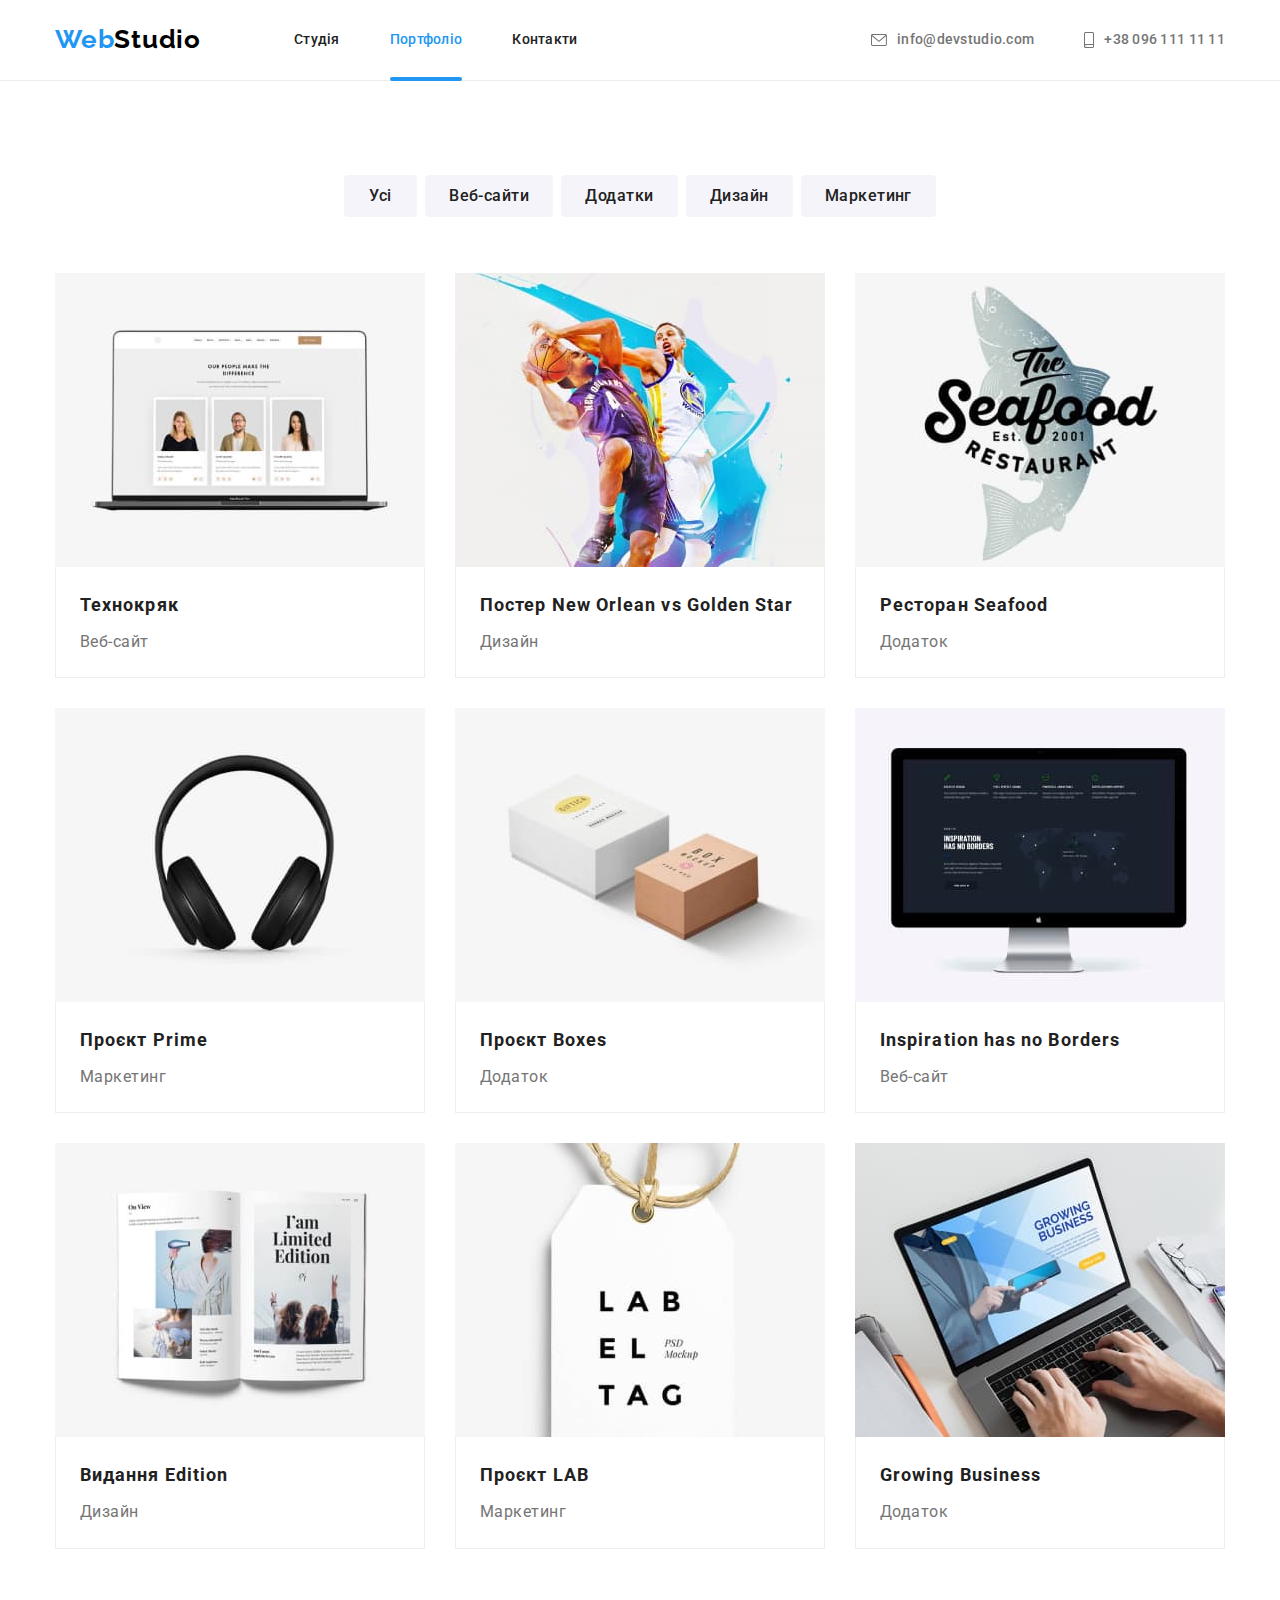
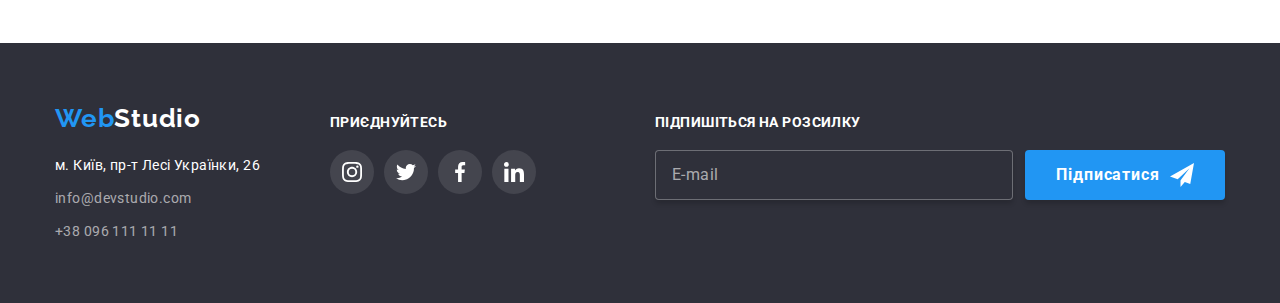
==== commit 37e47387: "Commit after checking" ====
--- a/portfolio.html
+++ b/portfolio.html
@@ -19,8 +19,8 @@
   </head>
   <body>
     <header class="header main-bg">
-      <div class="container main">
-        <nav class="main__nav">
+      <div class="container major">
+        <nav class="major__nav">
           <a href="" hreflang="en" class="logo link"
             ><span class="logo__text">Web</span>Studio</a
           >
@@ -349,7 +349,7 @@
     <footer class="footer">
       <div class="container info">
         <div class="down">
-          <a href="" hreflang="en" class="logo logo-footer link"
+          <a href="" hreflang="en" class="logo logo__footer link"
             ><span class="logo__text">Web</span>Studio</a
           >
 
--- a/css/main.min.css
+++ b/css/main.min.css
@@ -1 +1 @@
-:root{--primary-text-color:#757575 ;--title-text-color: #212121;--accent-color: #2196F3;--primary-white-color: #ffffff;--black: #000000;--bg-color:#F5F5F5;--bg-color-dark: #2F303A;--bg-color-misty: #F5F4FA;--color-addr-footer: rgba(255, 255, 255, 0.6);--portfolio-card-gap: 30px}.visually-hidden{position:absolute;white-space:nowrap;width:1px;height:1px;overflow:hidden;border:0;padding:0;clip:rect(0 0 0 0);-webkit-clip-path:inset(50%);clip-path:inset(50%);margin:-1px}body{color:var(--primary-text-color);background-color:var(--primary-white-color);font-family:Roboto,sans-serif}.list{padding:0;margin:0;list-style:none}.link{text-decoration:none}.link:hover,.link:focus{color:var(--accent-color)}.current{color:var(--accent-color)}.current::after{display:inline-block;content:"";position:absolute;width:100%;height:4px;top:77px;background-color:var(--accent-color);border-radius:2px}img{display:block;max-width:100%;height:auto}.main-bg{background-color:var(--primary-white-color)}.container{margin-left:auto;margin-right:auto;width:1200px;padding-left:15px;padding-right:15px}.section{padding-top:94px;padding-bottom:94px}.section__title{color:var(--title-text-color);font-weight:700;font-size:36px;line-height:1.17;text-align:center;letter-spacing:.03em;margin-top:0;margin-bottom:50px}.no-padding-top{padding-top:0;padding-bottom:94px}.header{border-bottom:1px solid #ececec}.main{display:-webkit-box;display:-ms-flexbox;display:flex;-webkit-box-align:center;-ms-flex-align:center;align-items:center}.main__nav{display:-webkit-box;display:-ms-flexbox;display:flex;-webkit-box-align:center;-ms-flex-align:center;align-items:center}.logo{color:var(--black);font-family:Raleway,sans-serif;font-weight:700;font-size:26px;line-height:1.2;letter-spacing:.03em;padding-top:24px;padding-bottom:24px;-webkit-transition:color 250ms cubic-bezier(0.4, 0, 0.2, 1);transition:color 250ms cubic-bezier(0.4, 0, 0.2, 1)}.logo__text{color:var(--accent-color)}.logo-footer{display:inline-block;color:var(--primary-white-color);margin-bottom:20px;padding:0}.site{display:-webkit-box;display:-ms-flexbox;display:flex;margin-left:93px}.site__link{display:block;display:-webkit-box;display:-ms-flexbox;display:flex;padding-top:32px;padding-bottom:32px;color:var(--title-text-color);font-weight:500;font-size:14px;line-height:1.14;letter-spacing:.02em;-webkit-transition:color 250ms cubic-bezier(0.4, 0, 0.2, 1);transition:color 250ms cubic-bezier(0.4, 0, 0.2, 1)}.site__item{position:relative}.site__item:not(:last-child){margin-right:50px}.contacts-header{display:-webkit-box;display:-ms-flexbox;display:flex;margin-left:auto}.contacts-header__link{display:-webkit-box;display:-ms-flexbox;display:flex;-webkit-box-align:center;-ms-flex-align:center;align-items:center;padding-top:32px;padding-bottom:32px;color:var(--primary-text-color);font-weight:500;font-size:14px;line-height:1.14;letter-spacing:.02em;-webkit-transition:color 250ms cubic-bezier(0.4, 0, 0.2, 1);transition:color 250ms cubic-bezier(0.4, 0, 0.2, 1)}.contacts-header__item:last-child{margin-left:50px}.contacts-header__icon-envelope,.contacts-header__icon-smartphone{margin-right:10px;fill:currentColor}.contacts-footer__link{color:var(--color-addr-footer);font-style:normal;font-weight:400;font-size:14px;line-height:1.7;letter-spacing:.03em}.contacts-footer__territorially{color:var(--primary-white-color);font-style:normal;font-weight:400;font-size:14px;line-height:1.7;letter-spacing:.03em}.contacts-footer__contacts:not(:last-child){margin-bottom:9px}.page-header{background-color:var(--bg-color-dark);text-align:center;padding-top:200px;padding-bottom:200px}.page-header__title{color:var(--primary-white-color);font-weight:900;font-size:44px;line-height:1.36;text-align:center;letter-spacing:.06em;text-transform:uppercase;margin-top:0;margin-bottom:30px;width:700px;margin-left:auto;margin-right:auto}.overlay{max-width:1600px;height:600px;margin-left:auto;margin-right:auto;background-image:-webkit-gradient(linear, left top, right top, from(rgba(47, 48, 58, 0.4)), to(rgba(47, 48, 58, 0.4))),url("../images/bgmain.jpg");background-image:linear-gradient(to right, rgba(47, 48, 58, 0.4), rgba(47, 48, 58, 0.4)),url("../images/bgmain.jpg");background-repeat:no-repeat;background-position:center;background-size:cover}.btn-service{width:216px;height:50px;color:var(--primary-white-color);background-color:var(--accent-color);border-color:rgba(0,0,0,0);font-family:inherit;font-weight:700;font-size:16px;line-height:1.9;letter-spacing:.06em;border-radius:4px;cursor:pointer}.backdrop{position:fixed;top:0;left:0;z-index:1;width:100%;height:100%;background-color:rgba(0,0,0,.2);opacity:1;-webkit-transition:opacity 250ms cubic-bezier(0.4, 0, 0.2, 1);transition:opacity 250ms cubic-bezier(0.4, 0, 0.2, 1)}.backdrop.is-hidden{opacity:0;pointer-events:none}.modal{position:absolute;top:50%;left:50%;display:-webkit-box;display:-ms-flexbox;display:flex;-webkit-box-pack:center;-ms-flex-pack:center;justify-content:center;-ms-flex-line-pack:center;align-content:center;padding:40px;width:528px;min-height:581px;background-color:var(--primary-white-color);-webkit-box-shadow:0px 1px 3px rgba(0,0,0,.12),0px 1px 1px rgba(0,0,0,.14),0px 2px 1px rgba(0,0,0,.2);box-shadow:0px 1px 3px rgba(0,0,0,.12),0px 1px 1px rgba(0,0,0,.14),0px 2px 1px rgba(0,0,0,.2);border-radius:4px;-webkit-transform:translate(-50%, -50%) scale(1);transform:translate(-50%, -50%) scale(1);-webkit-transition:-webkit-transform 250ms cubic-bezier(0.4, 0, 0.2, 1);transition:-webkit-transform 250ms cubic-bezier(0.4, 0, 0.2, 1);transition:transform 250ms cubic-bezier(0.4, 0, 0.2, 1);transition:transform 250ms cubic-bezier(0.4, 0, 0.2, 1), -webkit-transform 250ms cubic-bezier(0.4, 0, 0.2, 1)}.modal__title{margin-top:0;margin-bottom:12px;font-style:normal;font-weight:700;font-size:20px;line-height:23px;text-align:center;letter-spacing:.03em;color:var(--black)}.backdrop.is-hidden .modal{-webkit-transform:translate(-50%, -50%) scale(0.9);transform:translate(-50%, -50%) scale(0.9)}.btn-modal{display:-webkit-box;display:-ms-flexbox;display:flex;-webkit-box-pack:center;-ms-flex-pack:center;justify-content:center;-webkit-box-align:center;-ms-flex-align:center;align-items:center;position:absolute;top:8px;right:8px;width:30px;height:30px;padding:0;background-color:var(--primary-white-color);cursor:pointer;border:1px solid rgba(0,0,0,.1);border-radius:50%}.btn-modal__icon{width:18px;height:18px;fill:var(--black);-webkit-transition:fill 250ms cubic-bezier(0.4, 0, 0.2, 1);transition:fill 250ms cubic-bezier(0.4, 0, 0.2, 1)}.btn-modal:hover .btn-modal__icon,.btn-modal:focus .btn-modal__icon{fill:var(--accent-color)}.form{width:100%;height:100%;text-align:left}.form__label{display:block;margin-bottom:4px;color:var(--primary-text-color);font-style:normal;font-weight:400;font-size:12px;line-height:14px;letter-spacing:.01em}.form__field{position:relative;margin-bottom:10px;display:-webkit-box;display:-ms-flexbox;display:flex;-webkit-box-orient:vertical;-webkit-box-direction:normal;-ms-flex-direction:column;flex-direction:column}.form__field:nth-child(6){margin-bottom:20px}.form__input{width:100%;height:40px;padding-left:42px;border:1px solid rgba(33,33,33,.2);border-radius:4px;-webkit-transition:border 250ms cubic-bezier(0.4, 0, 0.2, 1);transition:border 250ms cubic-bezier(0.4, 0, 0.2, 1);cursor:pointer}.form__input:focus{border:1px solid var(--accent-color)}.form__icon{position:absolute;top:50%;left:12px;fill:var(--black);-webkit-transition:fill 250ms cubic-bezier(0.4, 0, 0.2, 1);transition:fill 250ms cubic-bezier(0.4, 0, 0.2, 1)}.form__input:focus+.form__icon{fill:var(--accent-color)}.textarea{display:block;width:448px;height:120px;padding:12px 16px;resize:none;border:1px solid rgba(33,33,33,.2);border-radius:4px;-webkit-transition:border 250ms cubic-bezier(0.4, 0, 0.2, 1);transition:border 250ms cubic-bezier(0.4, 0, 0.2, 1);cursor:pointer}.textarea::-webkit-input-placeholder{color:rgba(117,117,117,.5);font-style:normal;font-weight:400;font-size:12px;line-height:14px;letter-spacing:.01em}.textarea::-moz-placeholder{color:rgba(117,117,117,.5);font-style:normal;font-weight:400;font-size:12px;line-height:14px;letter-spacing:.01em}.textarea:-ms-input-placeholder{color:rgba(117,117,117,.5);font-style:normal;font-weight:400;font-size:12px;line-height:14px;letter-spacing:.01em}.textarea::-ms-input-placeholder{color:rgba(117,117,117,.5);font-style:normal;font-weight:400;font-size:12px;line-height:14px;letter-spacing:.01em}.textarea::placeholder{color:rgba(117,117,117,.5);font-style:normal;font-weight:400;font-size:12px;line-height:14px;letter-spacing:.01em}.textarea:focus{border:1px solid var(--accent-color)}.agreement{display:-webkit-box;display:-ms-flexbox;display:flex;-webkit-box-align:center;-ms-flex-align:center;align-items:center;-webkit-box-pack:center;-ms-flex-pack:center;justify-content:center;margin-bottom:30px}.agreement__text{margin-left:8.38px;font-style:normal;font-weight:400;font-size:14px;line-height:24px;letter-spacing:.03em;color:var(--primary-text-color)}.agreement__link{color:var(--accent-color);text-decoration:underline}.agreement__checkbox{position:absolute;white-space:nowrap;width:1px;height:1px;overflow:hidden;border:0;padding:0;clip:rect(0 0 0 0);-webkit-clip-path:inset(50%);clip-path:inset(50%)}.agreement__icon{display:inline-block;width:16px;height:15px;border:2px solid var(--black);border-radius:4px;-webkit-transition:border 250ms cubic-bezier(0.4, 0, 0.2, 1);transition:border 250ms cubic-bezier(0.4, 0, 0.2, 1)}.agreement__icon:focus{border:2px solid var(--accent-color)}.agreement__checkbox:checked~.agreement__icon{border-color:rgba(0,0,0,0);background-color:var(--accent-color);background-image:url(../images/icons.svg/check.svg);background-size:contain}.btn-submit{display:-webkit-box;display:-ms-flexbox;display:flex;-webkit-box-pack:center;-ms-flex-pack:center;justify-content:center;-webkit-box-align:center;-ms-flex-align:center;align-items:center;width:200px;height:50px;padding:0;margin-left:auto;margin-right:auto;color:var(--primary-white-color);background-color:var(--accent-color);border-color:rgba(0,0,0,0);-webkit-box-shadow:0px 4px 4px rgba(0,0,0,.15);box-shadow:0px 4px 4px rgba(0,0,0,.15);border-radius:4px;cursor:pointer}.features{display:-webkit-box;display:-ms-flexbox;display:flex}.features__title{color:var(--title-text-color);font-weight:700;font-size:14px;line-height:1.14;letter-spacing:.03em;text-transform:uppercase;margin-top:0;margin-bottom:10px}.features__details{font-size:14px;line-height:1.7;letter-spacing:.03em;margin-top:0;margin-bottom:0}.features__icon{display:-webkit-box;display:-ms-flexbox;display:flex;-webkit-box-pack:center;-ms-flex-pack:center;justify-content:center;-webkit-box-align:center;-ms-flex-align:center;align-items:center;width:270px;height:120px;margin-bottom:30px;background-color:#f5f4fa}.features__item{width:270px;margin-right:30px}.features__item:last-child{margin-right:0}.work{display:-webkit-box;display:-ms-flexbox;display:flex}.work__descr{display:inline-block;position:absolute;bottom:0;left:0;display:-webkit-box;display:-ms-flexbox;display:flex;-webkit-box-pack:center;-ms-flex-pack:center;justify-content:center;-webkit-box-align:center;-ms-flex-align:center;align-items:center;width:100%;height:70px;background-color:rgba(47,48,58,.8)}.work__text{margin-top:0;margin-bottom:0;font-weight:700;font-size:14px;line-height:16px;text-align:center;letter-spacing:.03em;text-transform:uppercase;color:var(--primary-white-color)}.work__foto{position:relative;width:370px;margin-right:30px}.work__foto:last-child{margin-right:0}.our-team{background-color:var(--bg-color-misty)}.team{display:-webkit-box;display:-ms-flexbox;display:flex}.team__info{padding:30px}.team__subtitle{color:var(--title-text-color);font-weight:500;font-size:16px;line-height:1.19;text-align:center;letter-spacing:.03em;margin-top:0;margin-bottom:10px}.team__profession{line-height:1.19;text-align:center;letter-spacing:.03em;margin-top:0;margin-bottom:16px}.team__item{width:270px;background-color:var(--primary-white-color);-webkit-box-shadow:0px 1px 3px rgba(0,0,0,.12),0px 1px 1px rgba(0,0,0,.14),0px 2px 1px rgba(0,0,0,.2);box-shadow:0px 1px 3px rgba(0,0,0,.12),0px 1px 1px rgba(0,0,0,.14),0px 2px 1px rgba(0,0,0,.2)}.team__item:not(:last-child){margin-right:30px}.social-team{display:-webkit-box;display:-ms-flexbox;display:flex;-webkit-box-pack:center;-ms-flex-pack:center;justify-content:center;-webkit-box-align:center;-ms-flex-align:center;align-items:center}.join__item{width:44px;height:44px}.join__item:not(:last-child){margin-right:10px}.join__icon{width:20px;height:20px}.join__icon-link{display:-webkit-box;display:-ms-flexbox;display:flex;width:100%;height:100%;border-radius:50%;-webkit-box-pack:center;-ms-flex-pack:center;justify-content:center;-webkit-box-align:center;-ms-flex-align:center;align-items:center;fill:#afb1b8;background-color:var(--primary-white-color);-webkit-transition:fill 250ms cubic-bezier(0.4, 0, 0.2, 1),background-color 250ms cubic-bezier(0.4, 0, 0.2, 1);transition:fill 250ms cubic-bezier(0.4, 0, 0.2, 1),background-color 250ms cubic-bezier(0.4, 0, 0.2, 1)}.join__icon-link:hover,.join__icon-link:focus{fill:var(--primary-white-color);background-color:var(--accent-color)}.clients{display:-webkit-box;display:-ms-flexbox;display:flex}.inline{display:inline-block}.clients__item{width:170px;height:92px}.clients__item:not(:last-child){margin-right:30px}.clients__logo{width:170px;height:92px;display:-webkit-box;display:-ms-flexbox;display:flex;-webkit-box-pack:center;-ms-flex-pack:center;justify-content:center;-webkit-box-align:center;-ms-flex-align:center;align-items:center;border:1px solid #afb1b8;border-radius:4px;fill:#afb1b8;-webkit-transition:border 250ms cubic-bezier(0.4, 0, 0.2, 1),fill 250ms cubic-bezier(0.4, 0, 0.2, 1);transition:border 250ms cubic-bezier(0.4, 0, 0.2, 1),fill 250ms cubic-bezier(0.4, 0, 0.2, 1)}.clients__logo:hover,.clients__logo:focus{border:1px solid var(--accent-color);fill:var(--accent-color)}.filters{display:-webkit-box;display:-ms-flexbox;display:flex;-webkit-box-pack:center;-ms-flex-pack:center;justify-content:center;margin-bottom:56px}.filters__item:not(:last-child){margin-right:8px}.btn-filters{color:var(--title-text-color);background-color:var(--bg-color-misty);border-color:rgba(0,0,0,0);font-weight:500;font-size:16px;line-height:1.6;text-align:center;border-radius:4px;letter-spacing:.03em;font-family:inherit;cursor:pointer;min-width:73px;padding:6px 22px;-webkit-box-shadow:none;box-shadow:none;-webkit-transition:color 250ms cubic-bezier(0.4, 0, 0.2, 1),background-color 250ms cubic-bezier(0.4, 0, 0.2, 1),-webkit-box-shadow 250ms cubic-bezier(0.4, 0, 0.2, 1);transition:color 250ms cubic-bezier(0.4, 0, 0.2, 1),background-color 250ms cubic-bezier(0.4, 0, 0.2, 1),-webkit-box-shadow 250ms cubic-bezier(0.4, 0, 0.2, 1);transition:color 250ms cubic-bezier(0.4, 0, 0.2, 1),background-color 250ms cubic-bezier(0.4, 0, 0.2, 1),box-shadow 250ms cubic-bezier(0.4, 0, 0.2, 1);transition:color 250ms cubic-bezier(0.4, 0, 0.2, 1),background-color 250ms cubic-bezier(0.4, 0, 0.2, 1),box-shadow 250ms cubic-bezier(0.4, 0, 0.2, 1),-webkit-box-shadow 250ms cubic-bezier(0.4, 0, 0.2, 1)}.btn-filters:hover,.btn-filters:focus{color:var(--primary-white-color);background-color:var(--accent-color);-webkit-box-shadow:0px 3px 1px rgba(0,0,0,.1),0px 1px 2px rgba(0,0,0,.08),0px 2px 2px rgba(0,0,0,.12);box-shadow:0px 3px 1px rgba(0,0,0,.1),0px 1px 2px rgba(0,0,0,.08),0px 2px 2px rgba(0,0,0,.12)}.portfolio{display:-webkit-box;display:-ms-flexbox;display:flex;-ms-flex-wrap:wrap;flex-wrap:wrap;margin-right:calc(-1*var(--portfolio-card-gap));margin-bottom:calc(-1*var(--portfolio-card-gap))}.portfolio__card{width:370px;-ms-flex-preferred-size:calc(33.3333333333% - var(--portfolio-card-gap));flex-basis:calc(33.3333333333% - var(--portfolio-card-gap));margin-right:var(--portfolio-card-gap);margin-bottom:var(--portfolio-card-gap)}.portfolio__text{padding:20px 24px;border:1px solid #eee;border-top:0}.portfolio__subtitle{color:var(--title-text-color);font-weight:700;font-size:18px;line-height:2;letter-spacing:.06em;margin-top:0;margin-bottom:4px}.portfolio__description{padding:0;margin:0;line-height:1.9;letter-spacing:.03em}.portfolio__thumb{position:relative;overflow:hidden}.portfolio__link{display:block;text-decoration:none;color:currentColor;-webkit-box-shadow:none;box-shadow:none;-webkit-transition:-webkit-box-shadow 250ms cubic-bezier(0.4, 0, 0.2, 1);transition:-webkit-box-shadow 250ms cubic-bezier(0.4, 0, 0.2, 1);transition:box-shadow 250ms cubic-bezier(0.4, 0, 0.2, 1);transition:box-shadow 250ms cubic-bezier(0.4, 0, 0.2, 1), -webkit-box-shadow 250ms cubic-bezier(0.4, 0, 0.2, 1)}.portfolio__link:hover,.portfolio__link:focus{-webkit-box-shadow:0px 1px 1px rgba(0,0,0,.12),0px 4px 4px rgba(0,0,0,.06),1px 4px 6px rgba(0,0,0,.16);box-shadow:0px 1px 1px rgba(0,0,0,.12),0px 4px 4px rgba(0,0,0,.06),1px 4px 6px rgba(0,0,0,.16)}.overlay-portfolio{position:absolute;top:0;left:0;content:"";width:100%;height:100%;display:-webkit-box;display:-ms-flexbox;display:flex;-webkit-box-pack:center;-ms-flex-pack:center;justify-content:center;-webkit-box-align:center;-ms-flex-align:center;align-items:center;background-color:rgba(33,150,243,.9);-webkit-transform:translateY(101%);transform:translateY(101%);-webkit-transition:-webkit-transform 250ms cubic-bezier(0.4, 0, 0.2, 1);transition:-webkit-transform 250ms cubic-bezier(0.4, 0, 0.2, 1);transition:transform 250ms cubic-bezier(0.4, 0, 0.2, 1);transition:transform 250ms cubic-bezier(0.4, 0, 0.2, 1), -webkit-transform 250ms cubic-bezier(0.4, 0, 0.2, 1)}.portfolio__link:hover .overlay-portfolio,.portfolio__link:focus .overlay-portfolio{-webkit-transform:translateY(0);transform:translateY(0)}.overlay-portfolio__text{display:block;position:absolute;top:50%;left:50%;-webkit-transform:translate(-50%, -50%);transform:translate(-50%, -50%);width:322px;height:168px;font-weight:400;font-size:18px;line-height:28px;letter-spacing:.03em;color:var(--primary-white-color)}.footer{background-color:var(--bg-color-dark);padding-top:60px;padding-bottom:60px}.down{-webkit-box-pack:start;-ms-flex-pack:start;justify-content:flex-start;margin-right:70px}.info{display:-webkit-box;display:-ms-flexbox;display:flex;-webkit-box-align:baseline;-ms-flex-align:baseline;align-items:baseline}.social{margin-right:auto}.social__title{font-family:"Roboto";font-weight:700;font-size:14px;line-height:16px;letter-spacing:.03em;text-transform:uppercase;color:var(--primary-white-color);margin-top:0;margin-bottom:20px}.join{display:-webkit-box;display:-ms-flexbox;display:flex}.join__icon-social{width:20px;height:20px;fill:var(--primary-white-color)}.join__link{display:-webkit-box;display:-ms-flexbox;display:flex;width:44px;height:44px;background-color:rgba(255,255,255,.1);border-radius:50%;-webkit-box-pack:center;-ms-flex-pack:center;justify-content:center;-webkit-box-align:center;-ms-flex-align:center;align-items:center;-webkit-transition:background-color 250ms cubic-bezier(0.4, 0, 0.2, 1);transition:background-color 250ms cubic-bezier(0.4, 0, 0.2, 1)}.join__link:hover,.join__link:focus{background-color:var(--accent-color)}.sign-up{display:-webkit-box;display:-ms-flexbox;display:flex;-webkit-box-align:baseline;-ms-flex-align:baseline;align-items:baseline}.sign-up__input{width:358px;height:50px;margin-right:12px;padding-left:16px;color:var(--primary-white-color);background-color:var(--bg-color-dark);border:1px solid rgba(255,255,255,.3);-webkit-box-shadow:0px 4px 4px rgba(0,0,0,.15);box-shadow:0px 4px 4px rgba(0,0,0,.15);border-radius:4px;-webkit-transition:border 250ms cubic-bezier(0.4, 0, 0.2, 1);transition:border 250ms cubic-bezier(0.4, 0, 0.2, 1);cursor:pointer}.sign-up__input:focus{border:1px solid var(--accent-color)}.sign-up__input::-webkit-input-placeholder{font-style:normal;font-weight:400;font-size:16px;line-height:20px;letter-spacing:.03em;color:rgba(255,255,255,.6)}.sign-up__input::-moz-placeholder{font-style:normal;font-weight:400;font-size:16px;line-height:20px;letter-spacing:.03em;color:rgba(255,255,255,.6)}.sign-up__input:-ms-input-placeholder{font-style:normal;font-weight:400;font-size:16px;line-height:20px;letter-spacing:.03em;color:rgba(255,255,255,.6)}.sign-up__input::-ms-input-placeholder{font-style:normal;font-weight:400;font-size:16px;line-height:20px;letter-spacing:.03em;color:rgba(255,255,255,.6)}.sign-up__input::placeholder{font-style:normal;font-weight:400;font-size:16px;line-height:20px;letter-spacing:.03em;color:rgba(255,255,255,.6)}.btn-sign{font-style:normal;font-weight:700;font-size:16px;line-height:30px;letter-spacing:.06em}.btn-sign__icon-send{margin-left:10px;fill:var(--primary-white-color)}/*# sourceMappingURL=main.min.css.map */+body{color:var(--primary-text-color);background-color:var(--primary-white-color);font-family:Roboto,sans-serif}.list{padding:0;margin:0;list-style:none}.link{text-decoration:none}.link:hover,.link:focus{color:var(--accent-color)}.link.current{color:var(--accent-color)}.current::after{display:inline-block;content:"";position:absolute;width:100%;height:4px;top:77px;background-color:var(--accent-color);border-radius:2px}img{display:block;max-width:100%;height:auto}.main-bg{background-color:var(--primary-white-color)}:root{--primary-text-color:#757575 ;--title-text-color: #212121;--accent-color: #2196F3;--primary-white-color: #ffffff;--black: #000000;--bg-color:#F5F5F5;--bg-color-dark: #2F303A;--bg-color-misty: #F5F4FA;--color-addr-footer: rgba(255, 255, 255, 0.6);--portfolio-card-gap: 30px}.visually-hidden{position:absolute;white-space:nowrap;width:1px;height:1px;overflow:hidden;border:0;padding:0;clip:rect(0 0 0 0);-webkit-clip-path:inset(50%);clip-path:inset(50%);margin:-1px}.container{margin-left:auto;margin-right:auto;width:1200px;padding-left:15px;padding-right:15px}.section{padding-top:94px;padding-bottom:94px}.section__title{color:var(--title-text-color);font-weight:700;font-size:36px;line-height:1.17;text-align:center;letter-spacing:.03em;margin-top:0;margin-bottom:50px}.no-padding-top{padding-top:0;padding-bottom:94px}.header{border-bottom:1px solid #ececec}.major{display:-webkit-box;display:-ms-flexbox;display:flex;-webkit-box-align:center;-ms-flex-align:center;align-items:center}.major__nav{display:-webkit-box;display:-ms-flexbox;display:flex;-webkit-box-align:center;-ms-flex-align:center;align-items:center}.logo{color:var(--black);font-family:Raleway,sans-serif;font-weight:700;font-size:26px;line-height:1.2;letter-spacing:.03em;padding-top:24px;padding-bottom:24px;-webkit-transition:color 250ms cubic-bezier(0.4, 0, 0.2, 1);transition:color 250ms cubic-bezier(0.4, 0, 0.2, 1)}.logo__text{color:var(--accent-color)}.logo__footer{display:block;color:var(--primary-white-color);margin-bottom:20px;padding:0}.site{display:-webkit-box;display:-ms-flexbox;display:flex;margin-left:93px}.site__link{display:block;display:-webkit-box;display:-ms-flexbox;display:flex;padding-top:32px;padding-bottom:32px;color:var(--title-text-color);font-weight:500;font-size:14px;line-height:1.14;letter-spacing:.02em;-webkit-transition:color 250ms cubic-bezier(0.4, 0, 0.2, 1);transition:color 250ms cubic-bezier(0.4, 0, 0.2, 1)}.site__item{position:relative}.site__item:not(:last-child){margin-right:50px}.contacts-header{display:-webkit-box;display:-ms-flexbox;display:flex;margin-left:auto}.contacts-header__link{display:-webkit-box;display:-ms-flexbox;display:flex;-webkit-box-align:center;-ms-flex-align:center;align-items:center;padding-top:32px;padding-bottom:32px;color:var(--primary-text-color);font-weight:500;font-size:14px;line-height:1.14;letter-spacing:.02em;-webkit-transition:color 250ms cubic-bezier(0.4, 0, 0.2, 1);transition:color 250ms cubic-bezier(0.4, 0, 0.2, 1)}.contacts-header__item:last-child{margin-left:50px}.contacts-header__icon-envelope,.contacts-header__icon-smartphone{margin-right:10px;fill:currentColor}.contacts-footer__link{color:var(--color-addr-footer);font-style:normal;font-weight:400;font-size:14px;line-height:1.7;letter-spacing:.03em}.contacts-footer__territorially{color:var(--primary-white-color);font-style:normal;font-weight:400;font-size:14px;line-height:1.7;letter-spacing:.03em}.contacts-footer__contacts:not(:last-child){margin-bottom:9px}.hero{background-color:var(--bg-color-dark);text-align:center;padding-top:200px;padding-bottom:200px}.hero__title{color:var(--primary-white-color);font-weight:900;font-size:44px;line-height:1.36;text-align:center;letter-spacing:.06em;text-transform:uppercase;margin-top:0;margin-bottom:30px;width:700px;margin-left:auto;margin-right:auto}.overlay{max-width:1600px;height:600px;margin-left:auto;margin-right:auto;background-image:-webkit-gradient(linear, left top, right top, from(rgba(47, 48, 58, 0.4)), to(rgba(47, 48, 58, 0.4))),url("../images/bgmain.jpg");background-image:linear-gradient(to right, rgba(47, 48, 58, 0.4), rgba(47, 48, 58, 0.4)),url("../images/bgmain.jpg");background-repeat:no-repeat;background-position:center;background-size:cover}.btn-service{width:216px;height:50px;color:var(--primary-white-color);background-color:var(--accent-color);border-color:rgba(0,0,0,0);font-family:inherit;font-weight:700;font-size:16px;line-height:1.9;letter-spacing:.06em;border-radius:4px;cursor:pointer}.btn-sign{font-weight:700;font-size:16px;line-height:30px;letter-spacing:.06em}.btn-sign__icon-send{margin-left:10px;fill:var(--primary-white-color)}.btn-modal{display:-webkit-box;display:-ms-flexbox;display:flex;-webkit-box-pack:center;-ms-flex-pack:center;justify-content:center;-webkit-box-align:center;-ms-flex-align:center;align-items:center;position:absolute;top:8px;right:8px;width:30px;height:30px;padding:0;background-color:var(--primary-white-color);cursor:pointer;border:1px solid rgba(0,0,0,.1);border-radius:50%}.btn-modal__icon{width:18px;height:18px;fill:var(--black);-webkit-transition:fill 250ms cubic-bezier(0.4, 0, 0.2, 1);transition:fill 250ms cubic-bezier(0.4, 0, 0.2, 1)}.btn-modal:hover .btn-modal__icon,.btn-modal:focus .btn-modal__icon{fill:var(--accent-color)}.btn-submit{display:-webkit-box;display:-ms-flexbox;display:flex;-webkit-box-pack:center;-ms-flex-pack:center;justify-content:center;-webkit-box-align:center;-ms-flex-align:center;align-items:center;width:200px;height:50px;padding:0;margin-left:auto;margin-right:auto;color:var(--primary-white-color);background-color:var(--accent-color);border-color:rgba(0,0,0,0);-webkit-box-shadow:0px 4px 4px rgba(0,0,0,.15);box-shadow:0px 4px 4px rgba(0,0,0,.15);border-radius:4px;cursor:pointer}.btn-filters{color:var(--title-text-color);background-color:var(--bg-color-misty);border-color:rgba(0,0,0,0);font-weight:500;font-size:16px;line-height:1.6;text-align:center;border-radius:4px;letter-spacing:.03em;font-family:inherit;cursor:pointer;min-width:73px;padding:6px 22px;-webkit-box-shadow:none;box-shadow:none;-webkit-transition:color 250ms cubic-bezier(0.4, 0, 0.2, 1),background-color 250ms cubic-bezier(0.4, 0, 0.2, 1),-webkit-box-shadow 250ms cubic-bezier(0.4, 0, 0.2, 1);transition:color 250ms cubic-bezier(0.4, 0, 0.2, 1),background-color 250ms cubic-bezier(0.4, 0, 0.2, 1),-webkit-box-shadow 250ms cubic-bezier(0.4, 0, 0.2, 1);transition:color 250ms cubic-bezier(0.4, 0, 0.2, 1),background-color 250ms cubic-bezier(0.4, 0, 0.2, 1),box-shadow 250ms cubic-bezier(0.4, 0, 0.2, 1);transition:color 250ms cubic-bezier(0.4, 0, 0.2, 1),background-color 250ms cubic-bezier(0.4, 0, 0.2, 1),box-shadow 250ms cubic-bezier(0.4, 0, 0.2, 1),-webkit-box-shadow 250ms cubic-bezier(0.4, 0, 0.2, 1)}.btn-filters:hover,.btn-filters:focus{color:var(--primary-white-color);background-color:var(--accent-color);-webkit-box-shadow:0px 3px 1px rgba(0,0,0,.1),0px 1px 2px rgba(0,0,0,.08),0px 2px 2px rgba(0,0,0,.12);box-shadow:0px 3px 1px rgba(0,0,0,.1),0px 1px 2px rgba(0,0,0,.08),0px 2px 2px rgba(0,0,0,.12)}.features{display:-webkit-box;display:-ms-flexbox;display:flex}.features__title{color:var(--title-text-color);font-weight:700;font-size:14px;line-height:1.14;letter-spacing:.03em;text-transform:uppercase;margin-top:0;margin-bottom:10px}.features__details{font-size:14px;line-height:1.7;letter-spacing:.03em;margin-top:0;margin-bottom:0}.features__icon{display:-webkit-box;display:-ms-flexbox;display:flex;-webkit-box-pack:center;-ms-flex-pack:center;justify-content:center;-webkit-box-align:center;-ms-flex-align:center;align-items:center;width:270px;height:120px;margin-bottom:30px;background-color:#f5f4fa}.features__item{width:270px;margin-right:30px}.features__item:last-child{margin-right:0}.work{display:-webkit-box;display:-ms-flexbox;display:flex}.work__descr{display:inline-block;position:absolute;bottom:0;left:0;display:-webkit-box;display:-ms-flexbox;display:flex;-webkit-box-pack:center;-ms-flex-pack:center;justify-content:center;-webkit-box-align:center;-ms-flex-align:center;align-items:center;width:100%;height:70px;background-color:rgba(47,48,58,.8)}.work__text{margin-top:0;margin-bottom:0;font-weight:700;font-size:14px;line-height:16px;text-align:center;letter-spacing:.03em;text-transform:uppercase;color:var(--primary-white-color)}.work__foto{position:relative;width:370px;margin-right:30px}.work__foto:last-child{margin-right:0}.our-team{background-color:var(--bg-color-misty)}.team{display:-webkit-box;display:-ms-flexbox;display:flex}.team__info{padding:30px}.team__subtitle{color:var(--title-text-color);font-weight:500;font-size:16px;line-height:1.19;text-align:center;letter-spacing:.03em;margin-top:0;margin-bottom:10px}.team__profession{line-height:1.19;text-align:center;letter-spacing:.03em;margin-top:0;margin-bottom:16px}.team__item{width:270px;background-color:var(--primary-white-color);-webkit-box-shadow:0px 1px 3px rgba(0,0,0,.12),0px 1px 1px rgba(0,0,0,.14),0px 2px 1px rgba(0,0,0,.2);box-shadow:0px 1px 3px rgba(0,0,0,.12),0px 1px 1px rgba(0,0,0,.14),0px 2px 1px rgba(0,0,0,.2)}.team__item:not(:last-child){margin-right:30px}.social{margin-right:auto}.social__title{font-family:"Roboto";font-weight:700;font-size:14px;line-height:16px;letter-spacing:.03em;text-transform:uppercase;color:var(--primary-white-color);margin-top:0;margin-bottom:20px}.join{display:-webkit-box;display:-ms-flexbox;display:flex}.join__icon-social{width:20px;height:20px;fill:var(--primary-white-color)}.join__link{display:-webkit-box;display:-ms-flexbox;display:flex;width:44px;height:44px;background-color:rgba(255,255,255,.1);border-radius:50%;-webkit-box-pack:center;-ms-flex-pack:center;justify-content:center;-webkit-box-align:center;-ms-flex-align:center;align-items:center;-webkit-transition:background-color 250ms cubic-bezier(0.4, 0, 0.2, 1);transition:background-color 250ms cubic-bezier(0.4, 0, 0.2, 1)}.join__link:hover,.join__link:focus{background-color:var(--accent-color)}.social-team{display:-webkit-box;display:-ms-flexbox;display:flex;-webkit-box-pack:center;-ms-flex-pack:center;justify-content:center;-webkit-box-align:center;-ms-flex-align:center;align-items:center}.join__item{width:44px;height:44px}.join__item:not(:last-child){margin-right:10px}.join__icon{width:20px;height:20px}.join__icon-link{display:-webkit-box;display:-ms-flexbox;display:flex;width:100%;height:100%;border-radius:50%;-webkit-box-pack:center;-ms-flex-pack:center;justify-content:center;-webkit-box-align:center;-ms-flex-align:center;align-items:center;fill:#afb1b8;background-color:var(--primary-white-color);-webkit-transition:fill 250ms cubic-bezier(0.4, 0, 0.2, 1),background-color 250ms cubic-bezier(0.4, 0, 0.2, 1);transition:fill 250ms cubic-bezier(0.4, 0, 0.2, 1),background-color 250ms cubic-bezier(0.4, 0, 0.2, 1)}.join__icon-link:hover,.join__icon-link:focus{fill:var(--primary-white-color);background-color:var(--accent-color)}.clients{display:-webkit-box;display:-ms-flexbox;display:flex}.inline{display:inline-block}.clients__item{width:170px;height:92px}.clients__item:not(:last-child){margin-right:30px}.clients__logo{width:170px;height:92px;display:-webkit-box;display:-ms-flexbox;display:flex;-webkit-box-pack:center;-ms-flex-pack:center;justify-content:center;-webkit-box-align:center;-ms-flex-align:center;align-items:center;border:1px solid #afb1b8;border-radius:4px;fill:#afb1b8;-webkit-transition:border 250ms cubic-bezier(0.4, 0, 0.2, 1),fill 250ms cubic-bezier(0.4, 0, 0.2, 1);transition:border 250ms cubic-bezier(0.4, 0, 0.2, 1),fill 250ms cubic-bezier(0.4, 0, 0.2, 1)}.clients__logo:hover,.clients__logo:focus{border:1px solid var(--accent-color);fill:var(--accent-color)}.filters{display:-webkit-box;display:-ms-flexbox;display:flex;-webkit-box-pack:center;-ms-flex-pack:center;justify-content:center;margin-bottom:56px}.filters__item:not(:last-child){margin-right:8px}.portfolio{display:-webkit-box;display:-ms-flexbox;display:flex;-ms-flex-wrap:wrap;flex-wrap:wrap;margin-right:calc(-1*var(--portfolio-card-gap));margin-bottom:calc(-1*var(--portfolio-card-gap))}.portfolio__card{width:370px;-ms-flex-preferred-size:calc(33.3333333333% - var(--portfolio-card-gap));flex-basis:calc(33.3333333333% - var(--portfolio-card-gap));margin-right:var(--portfolio-card-gap);margin-bottom:var(--portfolio-card-gap)}.portfolio__text{padding:20px 24px;border:1px solid #eee;border-top:0}.portfolio__subtitle{color:var(--title-text-color);font-weight:700;font-size:18px;line-height:2;letter-spacing:.06em;margin-top:0;margin-bottom:4px}.portfolio__description{padding:0;margin:0;line-height:1.9;letter-spacing:.03em}.portfolio__thumb{position:relative;overflow:hidden}.portfolio__link{display:block;text-decoration:none;color:currentColor;-webkit-box-shadow:none;box-shadow:none;-webkit-transition:-webkit-box-shadow 250ms cubic-bezier(0.4, 0, 0.2, 1);transition:-webkit-box-shadow 250ms cubic-bezier(0.4, 0, 0.2, 1);transition:box-shadow 250ms cubic-bezier(0.4, 0, 0.2, 1);transition:box-shadow 250ms cubic-bezier(0.4, 0, 0.2, 1), -webkit-box-shadow 250ms cubic-bezier(0.4, 0, 0.2, 1)}.portfolio__link:hover,.portfolio__link:focus{-webkit-box-shadow:0px 1px 1px rgba(0,0,0,.12),0px 4px 4px rgba(0,0,0,.06),1px 4px 6px rgba(0,0,0,.16);box-shadow:0px 1px 1px rgba(0,0,0,.12),0px 4px 4px rgba(0,0,0,.06),1px 4px 6px rgba(0,0,0,.16)}.overlay-portfolio{position:absolute;top:0;left:0;content:"";width:100%;height:100%;display:-webkit-box;display:-ms-flexbox;display:flex;-webkit-box-pack:center;-ms-flex-pack:center;justify-content:center;-webkit-box-align:center;-ms-flex-align:center;align-items:center;background-color:rgba(33,150,243,.9);-webkit-transform:translateY(101%);transform:translateY(101%);-webkit-transition:-webkit-transform 250ms cubic-bezier(0.4, 0, 0.2, 1);transition:-webkit-transform 250ms cubic-bezier(0.4, 0, 0.2, 1);transition:transform 250ms cubic-bezier(0.4, 0, 0.2, 1);transition:transform 250ms cubic-bezier(0.4, 0, 0.2, 1), -webkit-transform 250ms cubic-bezier(0.4, 0, 0.2, 1)}.portfolio__link:hover .overlay-portfolio,.portfolio__link:focus .overlay-portfolio{-webkit-transform:translateY(0);transform:translateY(0)}.overlay-portfolio__text{display:block;position:absolute;top:50%;left:50%;-webkit-transform:translate(-50%, -50%);transform:translate(-50%, -50%);width:322px;height:168px;font-weight:400;font-size:18px;line-height:28px;letter-spacing:.03em;color:var(--primary-white-color)}.footer{background-color:var(--bg-color-dark);padding-top:60px;padding-bottom:60px}.down{margin-right:70px}.info{display:-webkit-box;display:-ms-flexbox;display:flex;-webkit-box-align:baseline;-ms-flex-align:baseline;align-items:baseline}.sign-up{display:-webkit-box;display:-ms-flexbox;display:flex;-webkit-box-align:baseline;-ms-flex-align:baseline;align-items:baseline}.sign-up__input{width:358px;height:50px;margin-right:12px;padding-left:16px;color:var(--primary-white-color);background-color:var(--bg-color-dark);border:1px solid rgba(255,255,255,.3);-webkit-box-shadow:0px 4px 4px rgba(0,0,0,.15);box-shadow:0px 4px 4px rgba(0,0,0,.15);border-radius:4px;-webkit-transition:border 250ms cubic-bezier(0.4, 0, 0.2, 1);transition:border 250ms cubic-bezier(0.4, 0, 0.2, 1);cursor:pointer}.sign-up__input:focus{border:1px solid var(--accent-color)}.sign-up__input::-webkit-input-placeholder{font-style:normal;font-weight:400;font-size:16px;line-height:20px;letter-spacing:.03em;color:rgba(255,255,255,.6)}.sign-up__input::-moz-placeholder{font-style:normal;font-weight:400;font-size:16px;line-height:20px;letter-spacing:.03em;color:rgba(255,255,255,.6)}.sign-up__input:-ms-input-placeholder{font-style:normal;font-weight:400;font-size:16px;line-height:20px;letter-spacing:.03em;color:rgba(255,255,255,.6)}.sign-up__input::-ms-input-placeholder{font-style:normal;font-weight:400;font-size:16px;line-height:20px;letter-spacing:.03em;color:rgba(255,255,255,.6)}.sign-up__input::placeholder{font-style:normal;font-weight:400;font-size:16px;line-height:20px;letter-spacing:.03em;color:rgba(255,255,255,.6)}.backdrop{position:fixed;top:0;left:0;z-index:1;width:100%;height:100%;background-color:rgba(0,0,0,.2);opacity:1;-webkit-transition:opacity 250ms cubic-bezier(0.4, 0, 0.2, 1);transition:opacity 250ms cubic-bezier(0.4, 0, 0.2, 1)}.backdrop.is-hidden{opacity:0;pointer-events:none;visibility:hidden;-webkit-transition:hidden 250ms cubic-bezier(0.4, 0, 0.2, 1);transition:hidden 250ms cubic-bezier(0.4, 0, 0.2, 1)}.modal{position:absolute;top:50%;left:50%;display:-webkit-box;display:-ms-flexbox;display:flex;-webkit-box-pack:center;-ms-flex-pack:center;justify-content:center;-ms-flex-line-pack:center;align-content:center;padding:40px;width:528px;min-height:581px;background-color:var(--primary-white-color);-webkit-box-shadow:0px 1px 3px rgba(0,0,0,.12),0px 1px 1px rgba(0,0,0,.14),0px 2px 1px rgba(0,0,0,.2);box-shadow:0px 1px 3px rgba(0,0,0,.12),0px 1px 1px rgba(0,0,0,.14),0px 2px 1px rgba(0,0,0,.2);border-radius:4px;-webkit-transform:translate(-50%, -50%) scale(1);transform:translate(-50%, -50%) scale(1);-webkit-transition:-webkit-transform 250ms cubic-bezier(0.4, 0, 0.2, 1);transition:-webkit-transform 250ms cubic-bezier(0.4, 0, 0.2, 1);transition:transform 250ms cubic-bezier(0.4, 0, 0.2, 1);transition:transform 250ms cubic-bezier(0.4, 0, 0.2, 1), -webkit-transform 250ms cubic-bezier(0.4, 0, 0.2, 1)}.modal__title{margin-top:0;margin-bottom:12px;font-style:normal;font-weight:700;font-size:20px;line-height:23px;text-align:center;letter-spacing:.03em;color:var(--black)}.backdrop.is-hidden .modal{-webkit-transform:translate(-50%, -50%) scale(0.9);transform:translate(-50%, -50%) scale(0.9)}.form{width:100%;height:100%;text-align:left}.form__label{display:block;margin-bottom:4px;color:var(--primary-text-color);font-style:normal;font-weight:400;font-size:12px;line-height:14px;letter-spacing:.01em}.form__field{position:relative;margin-bottom:10px;display:-webkit-box;display:-ms-flexbox;display:flex;-webkit-box-orient:vertical;-webkit-box-direction:normal;-ms-flex-direction:column;flex-direction:column}.form__field:nth-child(6){margin-bottom:20px}.form__input{width:100%;height:40px;padding-left:42px;border:1px solid rgba(33,33,33,.2);border-radius:4px;-webkit-transition:border 250ms cubic-bezier(0.4, 0, 0.2, 1);transition:border 250ms cubic-bezier(0.4, 0, 0.2, 1);cursor:pointer}.form__input:focus{border:1px solid var(--accent-color)}.form__icon{position:absolute;top:50%;left:12px;fill:var(--black);-webkit-transition:fill 250ms cubic-bezier(0.4, 0, 0.2, 1);transition:fill 250ms cubic-bezier(0.4, 0, 0.2, 1)}.form__input:focus+.form__icon{fill:var(--accent-color)}.textarea{display:block;width:448px;height:120px;padding:12px 16px;resize:none;border:1px solid rgba(33,33,33,.2);border-radius:4px;-webkit-transition:border 250ms cubic-bezier(0.4, 0, 0.2, 1);transition:border 250ms cubic-bezier(0.4, 0, 0.2, 1);cursor:pointer}.textarea::-webkit-input-placeholder{color:rgba(117,117,117,.5);font-style:normal;font-weight:400;font-size:12px;line-height:14px;letter-spacing:.01em}.textarea::-moz-placeholder{color:rgba(117,117,117,.5);font-style:normal;font-weight:400;font-size:12px;line-height:14px;letter-spacing:.01em}.textarea:-ms-input-placeholder{color:rgba(117,117,117,.5);font-style:normal;font-weight:400;font-size:12px;line-height:14px;letter-spacing:.01em}.textarea::-ms-input-placeholder{color:rgba(117,117,117,.5);font-style:normal;font-weight:400;font-size:12px;line-height:14px;letter-spacing:.01em}.textarea::placeholder{color:rgba(117,117,117,.5);font-style:normal;font-weight:400;font-size:12px;line-height:14px;letter-spacing:.01em}.textarea:focus{border:1px solid var(--accent-color)}.agreement{display:-webkit-box;display:-ms-flexbox;display:flex;-webkit-box-align:center;-ms-flex-align:center;align-items:center;-webkit-box-pack:center;-ms-flex-pack:center;justify-content:center;margin-bottom:30px}.agreement__text{margin-left:8.38px;font-style:normal;font-weight:400;font-size:14px;line-height:24px;letter-spacing:.03em;color:var(--primary-text-color)}.agreement__link{color:var(--accent-color);text-decoration:underline}.agreement__checkbox{position:absolute;white-space:nowrap;width:1px;height:1px;overflow:hidden;border:0;padding:0;clip:rect(0 0 0 0);-webkit-clip-path:inset(50%);clip-path:inset(50%)}.agreement__icon{display:inline-block;width:16px;height:15px;border:2px solid var(--black);border-radius:4px;-webkit-transition:border 250ms cubic-bezier(0.4, 0, 0.2, 1);transition:border 250ms cubic-bezier(0.4, 0, 0.2, 1)}.agreement__icon:focus{border:2px solid var(--accent-color)}.agreement__checkbox:checked~.agreement__icon{border-color:rgba(0,0,0,0);background-color:var(--accent-color);background-image:url(../images/icons.svg/check.svg);background-size:contain}/*# sourceMappingURL=main.min.css.map */